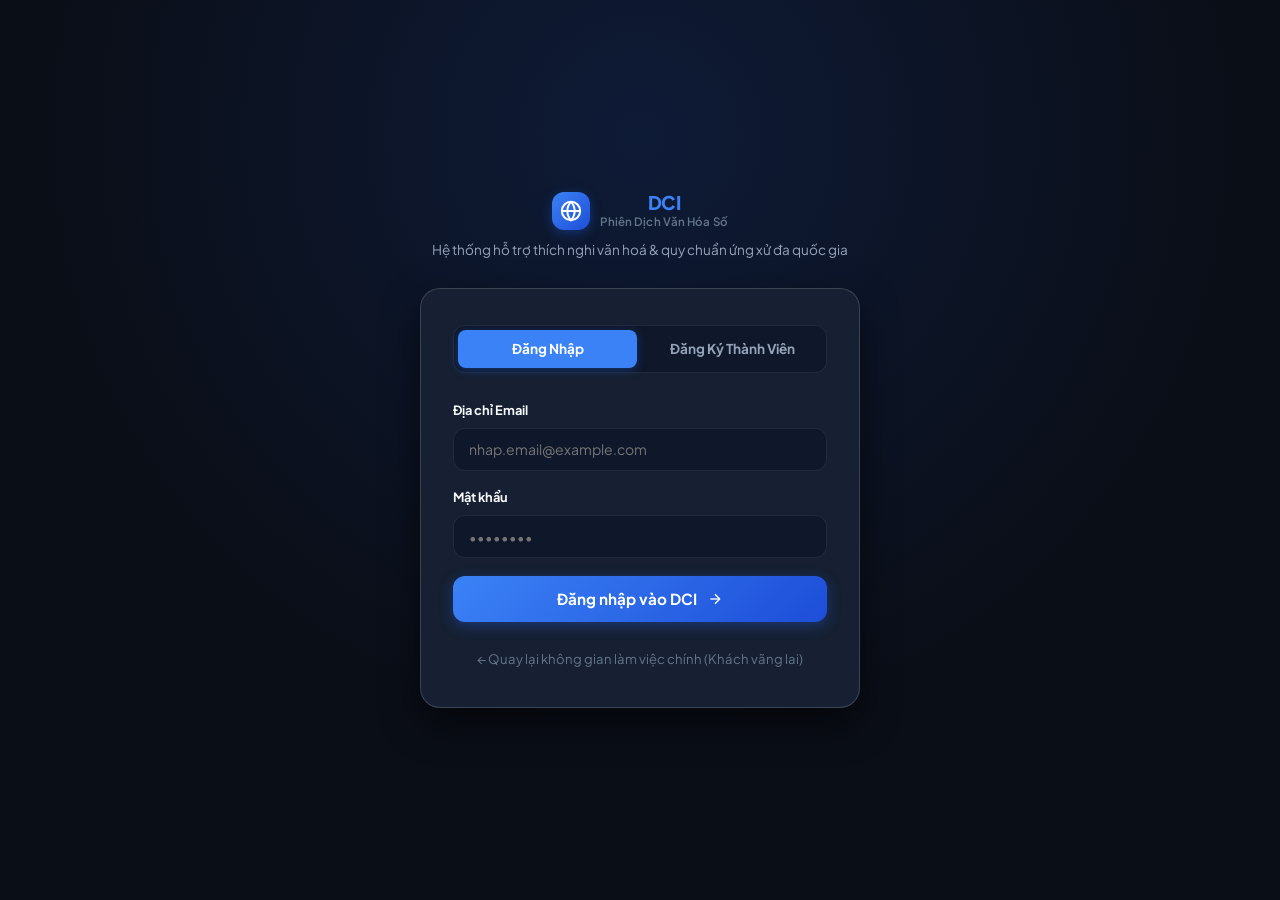
==== src/ui/login.html @ 34ef54b0 "feat: add initial project structure, backend API routers, and frontend UI components" ====
<!DOCTYPE html>
<html lang="vi" data-theme="dark">
<head>
  <meta charset="UTF-8">
  <meta name="viewport" content="width=device-width, initial-scale=1.0">
  <title>Đăng nhập & Đăng ký - DCI Phiên Dịch Văn Hoá Số</title>
  <meta name="description" content="Trang xác thực người dùng nền tảng DCI - Digital Cultural Interpreter">
  <link rel="stylesheet" href="styles.css">
  <link rel="icon" href="data:image/svg+xml,<svg xmlns='http://www.w3.org/2000/svg' viewBox='0 0 24 24' fill='none' stroke='%232563eb' stroke-width='2.2' stroke-linecap='round' stroke-linejoin='round'><circle cx='12' cy='12' r='10'/><path d='M12 2a14.5 14.5 0 0 0 0 20 14.5 14.5 0 0 0 0-20'/><path d='M2 12h20'/></svg>">
  <style>
    body {
      font-family: var(--font-family);
      background-color: var(--bg-primary);
      color: var(--text-primary);
      margin: 0;
      padding: 0;
      min-height: 100vh;
    }
    .auth-page-wrapper {
      min-height: 100vh;
      display: flex;
      flex-direction: column;
      align-items: center;
      justify-content: center;
      padding: 2rem 1rem;
      background: radial-gradient(circle at 50% 15%, rgba(37, 99, 235, 0.15), transparent 60%), var(--bg-primary);
    }
    .auth-card {
      width: 100%;
      max-width: 440px;
      background: var(--bg-surface);
      border: 1px solid var(--border-medium);
      border-radius: var(--radius-xl);
      padding: 2.25rem 2rem;
      box-shadow: var(--shadow-lg);
      backdrop-filter: blur(12px);
    }
    .auth-tabs {
      display: flex;
      gap: 0.35rem;
      background: var(--bg-secondary);
      padding: 4px;
      border-radius: var(--radius-md);
      margin-bottom: 1.75rem;
      border: 1px solid var(--border-subtle);
    }
    .auth-tab-btn {
      flex: 1;
      padding: 0.65rem 0.5rem;
      border: none;
      background: transparent;
      color: var(--text-secondary);
      font-weight: 700;
      font-size: 0.85rem;
      border-radius: var(--radius-sm);
      cursor: pointer;
      transition: var(--transition);
      font-family: inherit;
    }
    .auth-tab-btn.active {
      background: var(--accent-primary);
      color: #ffffff;
      box-shadow: 0 2px 10px rgba(37, 99, 235, 0.35);
    }
    .form-field {
      margin-bottom: 1.1rem;
    }
    .form-field label {
      display: block;
      font-size: 0.8rem;
      font-weight: 700;
      color: var(--text-primary);
      margin-bottom: 0.45rem;
    }
    .custom-input, .custom-select {
      width: 100%;
      box-sizing: border-box;
      padding: 0.72rem 0.95rem;
      background: var(--bg-secondary);
      border: 1px solid var(--border-subtle);
      border-radius: var(--radius-md);
      color: var(--text-primary);
      font-family: inherit;
      font-size: 0.88rem;
      outline: none;
      transition: var(--transition);
    }
    .custom-input:focus, .custom-select:focus {
      border-color: var(--accent-primary);
      box-shadow: 0 0 0 3px rgba(37, 99, 235, 0.2);
      background: var(--bg-surface);
    }
    .btn-submit-hero {
      display: flex;
      align-items: center;
      justify-content: center;
      gap: 0.6rem;
      width: 100%;
      box-sizing: border-box;
      padding: 0.85rem 1.4rem;
      background: var(--gradient-brand);
      color: #ffffff;
      border: none;
      border-radius: var(--radius-md);
      font-size: 0.95rem;
      font-weight: 700;
      cursor: pointer;
      transition: var(--transition);
      box-shadow: 0 4px 14px rgba(37, 99, 235, 0.35);
      font-family: inherit;
      margin-top: 0.5rem;
    }
    .btn-submit-hero:hover {
      transform: translateY(-1px);
      box-shadow: 0 6px 20px rgba(37, 99, 235, 0.45);
      filter: brightness(1.08);
    }
    .btn-submit-hero:active {
      transform: translateY(0);
    }
  </style>
</head>
<body>
  <div class="auth-page-wrapper">
    <!-- Brand Title -->
    <div style="text-align: center; margin-bottom: 1.75rem;">
      <a href="index.html" class="brand-section" style="justify-content: center; margin-bottom: 0.5rem;">
        <div class="brand-logo-badge">
          <svg width="22" height="22" viewBox="0 0 24 24" fill="none" stroke="currentColor" stroke-width="2.2"><circle cx="12" cy="12" r="10"/><path d="M12 2a14.5 14.5 0 0 0 0 20 14.5 14.5 0 0 0 0-20"/><path d="M2 12h20"/></svg>
        </div>
        <div class="brand-text">
          <span class="brand-title">DCI</span>
          <span class="brand-subtitle">Phiên dịch văn hóa số</span>
        </div>
      </a>
      <p style="color: var(--text-secondary); font-size: 0.85rem; margin-top: 0.25rem;">Hệ thống hỗ trợ thích nghi văn hoá & quy chuẩn ứng xử đa quốc gia</p>
    </div>

    <!-- Auth Card -->
    <div class="auth-card">
      <div class="auth-tabs">
        <button class="auth-tab-btn active" id="tabBtnLogin" onclick="switchAuthTab('login')">Đăng Nhập</button>
        <button class="auth-tab-btn" id="tabBtnRegister" onclick="switchAuthTab('register')">Đăng Ký Thành Viên</button>
      </div>

      <!-- FORM 1: ĐĂNG NHẬP -->
      <form id="loginForm" onsubmit="handleLoginFormSubmit(event)">
        <div class="form-field">
          <label for="loginEmail">Địa chỉ Email</label>
          <input type="email" id="loginEmail" class="custom-input" placeholder="nhap.email@example.com" required autocomplete="email">
        </div>

        <div class="form-field">
          <label for="loginPassword">Mật khẩu</label>
          <input type="password" id="loginPassword" class="custom-input" placeholder="••••••••" required autocomplete="current-password">
        </div>

        <button type="submit" class="btn-submit-hero">
          <span>Đăng nhập vào DCI</span>
          <svg width="16" height="16" fill="none" stroke="currentColor" stroke-width="2" viewBox="0 0 24 24"><line x1="5" y1="12" x2="19" y2="12"/><polyline points="12 5 19 12 12 19"/></svg>
        </button>
      </form>

      <!-- FORM 2: ĐĂNG KÝ -->
      <form id="registerForm" style="display: none;" onsubmit="handleRegisterFormSubmit(event)">
        <div class="form-field">
          <label for="regFullName">Họ và tên</label>
          <input type="text" id="regFullName" class="custom-input" placeholder="Nguyễn Văn A" required autocomplete="name">
        </div>

        <div class="form-field">
          <label for="regEmail">Email</label>
          <input type="email" id="regEmail" class="custom-input" placeholder="email@domain.com" required autocomplete="email">
        </div>

        <div class="form-field">
          <label for="regPassword">Mật khẩu</label>
          <input type="password" id="regPassword" class="custom-input" placeholder="Tối thiểu 6 ký tự" minlength="6" required autocomplete="new-password">
        </div>

        <div style="display: grid; grid-template-columns: 1fr 1fr; gap: 0.75rem;">
          <div class="form-field">
            <label for="regCountry">Quốc gia đến</label>
            <select id="regCountry" class="custom-select">
              <option value="JP">🇯🇵 Nhật Bản</option>
              <option value="KR">🇰🇷 Hàn Quốc</option>
              <option value="AU">🇦🇺 Australia</option>
            </select>
          </div>
          <div class="form-field">
            <label for="regPurpose">Mục đích</label>
            <select id="regPurpose" class="custom-select">
              <option value="DU_HOC">Du học sinh</option>
              <option value="LAO_DONG">Lao động kỹ năng</option>
              <option value="DINH_CU">Định cư dài hạn</option>
            </select>
          </div>
        </div>

        <button type="submit" class="btn-submit-hero">
          <span>Tạo tài khoản & Đăng nhập</span>
          <svg width="16" height="16" fill="none" stroke="currentColor" stroke-width="2" viewBox="0 0 24 24"><line x1="5" y1="12" x2="19" y2="12"/><polyline points="12 5 19 12 12 19"/></svg>
        </button>
      </form>

      <!-- Return link -->
      <div style="text-align: center; margin-top: 1.5rem;">
        <a href="index.html" style="font-size: 0.82rem; color: var(--text-muted); text-decoration: none; transition: var(--transition);">
          ← Quay lại không gian làm việc chính (Khách vãng lai)
        </a>
      </div>
    </div>
  </div>

  <div id="toastContainer" class="toast-container"></div>

  <!-- Scripts -->
  <script src="data.js"></script>
  <script src="js/api.js"></script>
  <script src="js/auth.js"></script>
  <script src="js/main.js"></script>
  <script>
    // Đồng bộ theme đã lưu từ index.html
    const savedTheme = localStorage.getItem('app-theme') || 'dark';
    document.documentElement.setAttribute('data-theme', savedTheme);

    function switchAuthTab(tab) {
      const isLogin = tab === 'login';
      document.getElementById('tabBtnLogin').classList.toggle('active', isLogin);
      document.getElementById('tabBtnRegister').classList.toggle('active', !isLogin);
      document.getElementById('loginForm').style.display = isLogin ? 'block' : 'none';
      document.getElementById('registerForm').style.display = isLogin ? 'none' : 'block';
    }

    async function handleLoginFormSubmit(e) {
      e.preventDefault();
      const email = document.getElementById('loginEmail').value.trim();
      const password = document.getElementById('loginPassword').value;

      showToast('Đang xác thực...');
      const res = await loginUser(email, password);
      if (res.success) {
        showToast(`Đăng nhập thành công! Xin chào ${res.user.name}`);
        setTimeout(() => window.location.href = 'index.html', 800);
      } else {
        showToast(res.message || 'Đăng nhập không thành công.');
      }
    }

    async function handleRegisterFormSubmit(e) {
      e.preventDefault();
      const fullName = document.getElementById('regFullName').value.trim();
      const email = document.getElementById('regEmail').value.trim();
      const password = document.getElementById('regPassword').value;
      const country = document.getElementById('regCountry').value;
      const purpose = document.getElementById('regPurpose').value;

      showToast('Đang tạo tài khoản...');
      const res = await registerUser({
        full_name: fullName,
        email: email,
        password: password,
        target_country: country,
        purpose: purpose
      });

      if (res.success) {
        showToast(`Tạo tài khoản thành công! Xin chào ${res.user.name}`);
        setTimeout(() => window.location.href = 'index.html', 800);
      } else {
        showToast(res.message || 'Đăng ký thất bại.');
      }
    }
  </script>
</body>
</html>
---- src/ui/styles.css ----
/* ===================================================================
   DCI - DIGITAL CULTURAL INTERPRETER (PHIÊN DỊCH VĂN HOÁ SỐ)
   Overhauled Enterprise Design System: Clean 2-Tone Slate & Sapphire
   High-Contrast Light Mode & Refined Dark Mode (No Rainbow Colors)
   =================================================================== */

@import url('https://fonts.googleapis.com/css2?family=Plus+Jakarta+Sans:wght@400;500;600;700;800&display=swap');

:root {
  /* DARK THEME (DEFAULT) - Deep Slate & Sapphire Blue */
  --bg-primary: #0a0e17;
  --bg-secondary: #0f172a;
  --bg-surface: #162032;
  --bg-surface-hover: #1e2c44;
  --bg-glass: rgba(10, 14, 23, 0.85);
  --border-subtle: rgba(255, 255, 255, 0.08);
  --border-medium: rgba(255, 255, 255, 0.16);
  --border-glow: rgba(59, 130, 246, 0.35);
  --border-active: #3b82f6;

  --text-primary: #f8fafc;
  --text-secondary: #94a3b8;
  --text-muted: #64748b;
  --text-accent: #60a5fa;

  --accent-primary: #3b82f6;
  --accent-primary-hover: #2563eb;
  --accent-secondary: #0284c7;
  --accent-emerald: #10b981;
  --accent-amber: #f59e0b;
  --accent-rose: #ef4444;

  --gradient-brand: linear-gradient(135deg, #3b82f6 0%, #1d4ed8 100%);
  --gradient-logo: linear-gradient(135deg, #60a5fa 0%, #2563eb 100%);
  --gradient-card: linear-gradient(180deg, rgba(255, 255, 255, 0.03) 0%, rgba(255, 255, 255, 0) 100%);

  --radius-sm: 8px;
  --radius-md: 12px;
  --radius-lg: 16px;
  --radius-xl: 20px;
  --radius-full: 9999px;

  --shadow-sm: 0 2px 8px rgba(0, 0, 0, 0.35);
  --shadow-md: 0 8px 24px rgba(0, 0, 0, 0.45);
  --shadow-lg: 0 16px 36px rgba(0, 0, 0, 0.55);

  --font-family: 'Plus Jakarta Sans', -apple-system, BlinkMacSystemFont, 'Segoe UI', Roboto, sans-serif;
  --transition: all 0.2s cubic-bezier(0.4, 0, 0.2, 1);
}

/* ===================================================================
   LIGHT MODE PALETTE - HIGH CONTRAST, ULTRA-CLEAN & CRISP
   =================================================================== */
[data-theme="light"] {
  --bg-primary: #f8fafc;
  --bg-secondary: #f1f5f9;
  --bg-surface: #ffffff;
  --bg-surface-hover: #e2e8f0;
  --bg-glass: rgba(255, 255, 255, 0.94);
  --border-subtle: #e2e8f0;
  --border-medium: #cbd5e1;
  --border-glow: rgba(37, 99, 235, 0.22);
  --border-active: #2563eb;

  --text-primary: #0f172a;        /* Deep slate near-black for maximum contrast */
  --text-secondary: #334155;      /* Slate-700 high legibility */
  --text-muted: #64748b;          /* Slate-500 */
  --text-accent: #1d4ed8;         /* Deep royal blue */

  --accent-primary: #2563eb;
  --accent-primary-hover: #1d4ed8;
  --accent-secondary: #0284c7;
  --accent-emerald: #059669;
  --accent-amber: #d97706;
  --accent-rose: #dc2626;

  --gradient-brand: linear-gradient(135deg, #2563eb 0%, #1d4ed8 100%);
  --gradient-logo: linear-gradient(135deg, #3b82f6 0%, #1d4ed8 100%);
  --gradient-card: linear-gradient(180deg, #ffffff 0%, #f8fafc 100%);

  --shadow-sm: 0 2px 8px rgba(15, 23, 42, 0.05);
  --shadow-md: 0 8px 24px rgba(15, 23, 42, 0.08);
  --shadow-lg: 0 16px 36px rgba(15, 23, 42, 0.12);
}

* {
  margin: 0;
  padding: 0;
  box-sizing: border-box;
}

body {
  font-family: var(--font-family);
  background-color: var(--bg-primary);
  color: var(--text-primary);
  line-height: 1.55;
  min-height: 100vh;
  overflow-x: hidden;
  background-image: 
    radial-gradient(circle at 10% 8%, rgba(37, 99, 235, 0.05) 0%, transparent 40%),
    radial-gradient(circle at 90% 90%, rgba(2, 132, 199, 0.04) 0%, transparent 40%);
  background-attachment: fixed;
  transition: background-color 0.25s ease, color 0.25s ease;
}

/* Scrollbars */
::-webkit-scrollbar {
  width: 7px;
  height: 7px;
}
::-webkit-scrollbar-track {
  background: transparent;
}
::-webkit-scrollbar-thumb {
  background: rgba(148, 163, 184, 0.28);
  border-radius: var(--radius-full);
}
::-webkit-scrollbar-thumb:hover {
  background: rgba(148, 163, 184, 0.48);
}

/* ===================================================================
   HEADER & GLOBAL NAVIGATION
   =================================================================== */

.header {
  position: sticky;
  top: 0;
  z-index: 100;
  background: var(--bg-glass);
  backdrop-filter: blur(16px);
  -webkit-backdrop-filter: blur(16px);
  border-bottom: 1px solid var(--border-subtle);
  padding: 0.65rem 1.25rem;
  box-shadow: var(--shadow-sm);
}

.header-container {
  max-width: 1440px;
  margin: 0 auto;
  display: flex;
  align-items: center;
  justify-content: space-between;
  gap: 1rem;
}

/* Brand Section: DCI + Phiên dịch văn hóa số */
.brand-section {
  display: flex;
  align-items: center;
  gap: 0.65rem;
  text-decoration: none;
  color: inherit;
  flex-shrink: 0;
}

.brand-logo-badge {
  width: 38px;
  height: 38px;
  border-radius: var(--radius-md);
  background: var(--gradient-brand);
  display: flex;
  align-items: center;
  justify-content: center;
  color: #ffffff;
  box-shadow: 0 3px 12px rgba(37, 99, 235, 0.35);
  transition: var(--transition);
  flex-shrink: 0;
}

.brand-section:hover .brand-logo-badge {
  transform: translateY(-1px) scale(1.04);
}

.brand-text {
  display: flex;
  flex-direction: column;
  justify-content: center;
}

.brand-title {
  font-size: 1.18rem;
  font-weight: 800;
  letter-spacing: -0.02em;
  color: var(--accent-primary);
  line-height: 1.1;
}

.brand-subtitle {
  font-size: 0.72rem;
  font-weight: 600;
  color: var(--text-muted);
  letter-spacing: 0.01em;
  text-transform: capitalize;
}

/* Navigation Tabs */
.nav-tabs {
  display: flex;
  align-items: center;
  background: var(--bg-secondary);
  padding: 3px;
  border-radius: var(--radius-md);
  border: 1px solid var(--border-subtle);
  gap: 2px;
  overflow-x: auto;
  flex-shrink: 1;
}

.nav-tab-btn {
  display: flex;
  align-items: center;
  gap: 0.45rem;
  padding: 0.45rem 0.85rem;
  border-radius: var(--radius-sm);
  border: none;
  background: transparent;
  color: var(--text-secondary);
  font-size: 0.82rem;
  font-weight: 600;
  cursor: pointer;
  transition: var(--transition);
  white-space: nowrap;
}

.nav-tab-btn:hover {
  color: var(--text-primary);
  background: var(--bg-surface-hover);
}

.nav-tab-btn.active {
  color: #ffffff !important;
  background: var(--accent-primary);
  box-shadow: 0 2px 8px rgba(37, 99, 235, 0.28);
}

.nav-tab-btn .badge-pill {
  background: rgba(255, 255, 255, 0.25);
  font-size: 0.68rem;
  padding: 1px 5px;
  border-radius: var(--radius-full);
}

/* Header Right Actions */
.header-actions {
  display: flex;
  align-items: center;
  gap: 0.65rem;
  flex-shrink: 0;
}

/* Backend Status Pill */
.backend-status-pill {
  display: flex;
  align-items: center;
  gap: 0.45rem;
  padding: 0.35rem 0.65rem;
  border-radius: var(--radius-full);
  border: 1px solid var(--border-subtle);
  background: var(--bg-surface);
  font-size: 0.72rem;
  font-weight: 600;
  color: var(--text-muted);
  transition: var(--transition);
  user-select: none;
}

.backend-status-pill.online {
  border-color: rgba(16, 185, 129, 0.4);
  color: var(--accent-emerald);
  background: rgba(16, 185, 129, 0.08);
}

.backend-status-pill.online .status-dot {
  background: var(--accent-emerald);
  box-shadow: 0 0 8px rgba(16, 185, 129, 0.7);
}

.status-dot {
  width: 7px;
  height: 7px;
  border-radius: 50%;
  background: var(--text-muted);
  display: inline-block;
  transition: var(--transition);
}

/* Role Selector Badge & Pill */
.role-pill-btn {
  display: flex;
  align-items: center;
  gap: 0.45rem;
  padding: 0.35rem 0.75rem;
  background: var(--bg-surface);
  border: 1px solid var(--border-subtle);
  border-radius: var(--radius-full);
  font-size: 0.78rem;
  font-weight: 600;
  color: var(--text-primary);
  cursor: pointer;
  transition: var(--transition);
}

.role-pill-btn:hover {
  border-color: var(--accent-primary);
  background: var(--bg-surface-hover);
}

.role-tag-badge {
  font-size: 0.68rem;
  font-weight: 700;
  padding: 1px 6px;
  border-radius: var(--radius-full);
  background: rgba(37, 99, 235, 0.12);
  color: var(--accent-primary);
}

.role-tag-badge.admin {
  background: rgba(16, 185, 129, 0.15);
  color: var(--accent-emerald);
}

.role-tag-badge.guest {
  background: rgba(100, 116, 139, 0.15);
  color: var(--text-muted);
}

/* Header Auth & Profile Buttons */
.btn-login-nav {
  display: inline-flex;
  align-items: center;
  gap: 0.45rem;
  padding: 0.42rem 0.95rem;
  background: var(--gradient-brand);
  color: #ffffff !important;
  font-size: 0.8rem;
  font-weight: 700;
  border-radius: var(--radius-full);
  text-decoration: none;
  box-shadow: 0 2px 8px rgba(37, 99, 235, 0.3);
  transition: var(--transition);
  cursor: pointer;
  border: none;
}

.btn-login-nav:hover {
  transform: translateY(-1px);
  box-shadow: 0 4px 14px rgba(37, 99, 235, 0.45);
  filter: brightness(1.08);
}

.profile-nav-btn {
  display: inline-flex;
  align-items: center;
  gap: 0.55rem;
  padding: 0.28rem 0.75rem 0.28rem 0.38rem;
  background: var(--bg-surface);
  border: 1px solid var(--border-subtle);
  border-radius: var(--radius-full);
  cursor: pointer;
  transition: var(--transition);
  color: var(--text-primary);
  font-family: inherit;
}

.profile-nav-btn:hover {
  border-color: var(--accent-primary);
  background: var(--bg-surface-hover);
  transform: translateY(-1px);
  box-shadow: var(--shadow-sm);
}

.user-avatar-mini {
  width: 26px;
  height: 26px;
  border-radius: 50%;
  background: var(--gradient-brand);
  color: #ffffff;
  font-size: 0.75rem;
  font-weight: 800;
  display: flex;
  align-items: center;
  justify-content: center;
  text-transform: uppercase;
}

.user-name-text {
  font-size: 0.8rem;
  font-weight: 700;
  max-width: 130px;
  white-space: nowrap;
  overflow: hidden;
  text-overflow: ellipsis;
  color: var(--text-primary);
}

.user-role-badge {
  font-size: 0.65rem;
  font-weight: 700;
  padding: 1px 6px;
  border-radius: var(--radius-full);
  background: rgba(37, 99, 235, 0.12);
  color: var(--accent-primary);
}

.user-role-badge.admin {
  background: rgba(16, 185, 129, 0.15);
  color: var(--accent-emerald);
}

/* Primary Hero Submit Button for Auth Forms */
.btn-submit-hero {
  display: flex;
  align-items: center;
  justify-content: center;
  gap: 0.55rem;
  width: 100%;
  padding: 0.8rem 1.4rem;
  background: var(--gradient-brand);
  color: #ffffff;
  border: none;
  border-radius: var(--radius-md);
  font-size: 0.92rem;
  font-weight: 700;
  cursor: pointer;
  transition: var(--transition);
  box-shadow: 0 4px 14px rgba(37, 99, 235, 0.35);
  font-family: inherit;
}

.btn-submit-hero:hover {
  transform: translateY(-1px);
  box-shadow: 0 6px 20px rgba(37, 99, 235, 0.45);
  filter: brightness(1.08);
}

.btn-submit-hero:active {
  transform: translateY(0);
}

.btn-danger-logout {
  display: inline-flex;
  align-items: center;
  gap: 0.4rem;
  padding: 0.55rem 1.1rem;
  background: rgba(239, 68, 68, 0.12);
  color: var(--accent-rose);
  border: 1px solid rgba(239, 68, 68, 0.3);
  border-radius: var(--radius-sm);
  font-size: 0.85rem;
  font-weight: 700;
  cursor: pointer;
  transition: var(--transition);
  font-family: inherit;
}

.btn-danger-logout:hover {
  background: rgba(239, 68, 68, 0.22);
  border-color: var(--accent-rose);
}


/* Theme Toggle Button */
.theme-toggle-btn {
  display: flex;
  align-items: center;
  gap: 0.4rem;
  padding: 0.4rem 0.75rem;
  border-radius: var(--radius-full);
  border: 1px solid var(--border-subtle);
  background: var(--bg-surface);
  color: var(--text-primary);
  font-size: 0.78rem;
  font-weight: 600;
  cursor: pointer;
  transition: var(--transition);
}

.theme-toggle-btn:hover {
  border-color: var(--accent-primary);
  background: var(--bg-surface-hover);
}

.btn-icon {
  width: 34px;
  height: 34px;
  border-radius: var(--radius-md);
  border: 1px solid var(--border-subtle);
  background: var(--bg-surface);
  color: var(--text-secondary);
  display: flex;
  align-items: center;
  justify-content: center;
  cursor: pointer;
  transition: var(--transition);
}

.btn-icon:hover {
  color: var(--text-primary);
  border-color: var(--accent-primary);
}

/* ===================================================================
   MAIN LAYOUT & GENERAL HEADERS
   =================================================================== */

.app-main {
  max-width: 1380px;
  margin: 1.25rem auto 3rem auto;
  padding: 0 1.25rem;
}

.view-section {
  display: none;
  animation: fadeIn 0.22s ease-out;
}

.view-section.active {
  display: block;
}

@keyframes fadeIn {
  from { opacity: 0; transform: translateY(4px); }
  to { opacity: 1; transform: translateY(0); }
}

.page-header-compact {
  display: flex;
  align-items: center;
  justify-content: space-between;
  margin-bottom: 0.85rem;
  padding: 0.2rem 0;
  flex-wrap: wrap;
  gap: 0.65rem;
}

.page-header-title {
  display: flex;
  align-items: center;
  gap: 0.5rem;
  font-size: 1.15rem;
  font-weight: 800;
  color: var(--text-primary);
  letter-spacing: -0.01em;
}

.page-header-sub {
  font-size: 0.78rem;
  color: var(--text-muted);
}

/* ===================================================================
   VIEW 1: DCI CHATBOT ASSISTANT
   =================================================================== */

.chat-layout {
  display: grid;
  grid-template-columns: 280px 1fr;
  gap: 1.15rem;
  align-items: start;
}

.chat-sidebar {
  background: var(--bg-surface);
  border: 1px solid var(--border-subtle);
  border-radius: var(--radius-lg);
  padding: 1.15rem;
  display: flex;
  flex-direction: column;
  gap: 1.1rem;
  box-shadow: var(--shadow-sm);
}

.sidebar-card-title {
  font-size: 0.8rem;
  font-weight: 800;
  text-transform: uppercase;
  letter-spacing: 0.05em;
  color: var(--accent-primary);
  display: flex;
  align-items: center;
  gap: 0.4rem;
  margin-bottom: 0.35rem;
}

.form-field label {
  display: block;
  font-size: 0.78rem;
  font-weight: 700;
  color: var(--text-secondary);
  margin-bottom: 0.3rem;
}

.custom-select, .custom-input, .custom-textarea {
  width: 100%;
  padding: 0.55rem 0.75rem;
  background: var(--bg-secondary);
  border: 1px solid var(--border-subtle);
  border-radius: var(--radius-md);
  color: var(--text-primary);
  font-size: 0.82rem;
  font-family: inherit;
  transition: var(--transition);
  outline: none;
}

.custom-select option {
  background: var(--bg-surface);
  color: var(--text-primary);
}

.custom-select:focus, .custom-input:focus, .custom-textarea:focus {
  border-color: var(--accent-primary);
  box-shadow: 0 0 0 3px rgba(37, 99, 235, 0.15);
}

/* Prompt Suggestions Box */
.prompt-suggestions-box {
  display: flex;
  flex-direction: column;
  gap: 0.45rem;
}

.prompt-chip {
  text-align: left;
  padding: 0.55rem 0.7rem;
  background: var(--bg-secondary);
  border: 1px solid var(--border-subtle);
  border-radius: var(--radius-md);
  color: var(--text-secondary);
  font-size: 0.76rem;
  cursor: pointer;
  transition: var(--transition);
  line-height: 1.35;
}

.prompt-chip:hover {
  background: var(--bg-surface-hover);
  border-color: var(--accent-primary);
  color: var(--text-primary);
  transform: translateX(3px);
}

/* Chat Main Window */
.chat-window {
  background: var(--bg-surface);
  border: 1px solid var(--border-subtle);
  border-radius: var(--radius-lg);
  display: flex;
  flex-direction: column;
  height: calc(100vh - 200px);
  min-height: 560px;
  max-height: 720px;
  overflow: hidden;
  box-shadow: var(--shadow-md);
}

.chat-window-header {
  padding: 0.85rem 1.25rem;
  border-bottom: 1px solid var(--border-subtle);
  display: flex;
  align-items: center;
  justify-content: space-between;
  background: var(--bg-secondary);
}

.rag-status-indicator {
  display: flex;
  align-items: center;
  gap: 0.45rem;
  font-size: 0.76rem;
  font-weight: 600;
  color: var(--accent-emerald);
}

.status-dot-pulse {
  width: 7px;
  height: 7px;
  border-radius: 50%;
  background: var(--accent-emerald);
  box-shadow: 0 0 8px var(--accent-emerald);
  animation: pulseDot 2s infinite;
}

@keyframes pulseDot {
  0% { transform: scale(0.95); opacity: 0.8; }
  50% { transform: scale(1.25); opacity: 1; }
  100% { transform: scale(0.95); opacity: 0.8; }
}

.chat-messages {
  flex: 1;
  overflow-y: auto;
  padding: 1.25rem;
  display: flex;
  flex-direction: column;
  gap: 1.1rem;
}

/* Chat Welcome Screen */
.chat-welcome-container {
  display: flex;
  flex-direction: column;
  align-items: center;
  text-align: center;
  padding: 2.5rem 1rem 1.5rem 1rem;
  margin: auto 0;
}

.welcome-logo-badge {
  width: 48px;
  height: 48px;
  border-radius: var(--radius-lg);
  background: var(--gradient-brand);
  display: flex;
  align-items: center;
  justify-content: center;
  color: #ffffff;
  box-shadow: 0 4px 16px rgba(37, 99, 235, 0.35);
  margin-bottom: 0.85rem;
}

.welcome-title {
  font-size: 1.25rem;
  font-weight: 800;
  color: var(--text-primary);
  margin-bottom: 0.3rem;
}

.welcome-subtitle {
  font-size: 0.82rem;
  color: var(--text-secondary);
  max-width: 480px;
  margin-bottom: 1.35rem;
}

.starter-cards-grid {
  display: grid;
  grid-template-columns: 1fr 1fr;
  gap: 0.65rem;
  width: 100%;
  max-width: 600px;
}

.starter-card {
  background: var(--bg-secondary);
  border: 1px solid var(--border-subtle);
  border-radius: var(--radius-md);
  padding: 0.8rem 0.95rem;
  text-align: left;
  cursor: pointer;
  transition: var(--transition);
  display: flex;
  flex-direction: column;
  gap: 0.25rem;
}

.starter-card:hover {
  background: var(--bg-surface-hover);
  border-color: var(--accent-primary);
  transform: translateY(-2px);
  box-shadow: var(--shadow-sm);
}

.starter-card-title {
  font-size: 0.84rem;
  font-weight: 700;
  color: var(--text-primary);
}

.starter-card-desc {
  font-size: 0.74rem;
  color: var(--text-muted);
}

/* Chat Messages */
.message-row {
  display: flex;
  gap: 0.75rem;
  max-width: 92%;
  animation: messageAppear 0.2s ease-out;
}

@keyframes messageAppear {
  from { opacity: 0; transform: translateY(6px); }
  to { opacity: 1; transform: translateY(0); }
}

.message-row.user {
  align-self: flex-end;
  flex-direction: row-reverse;
}

.message-avatar {
  width: 34px;
  height: 34px;
  border-radius: var(--radius-md);
  display: flex;
  align-items: center;
  justify-content: center;
  flex-shrink: 0;
  font-weight: 700;
  font-size: 0.8rem;
}

.message-row.user .message-avatar {
  background: var(--accent-primary);
  color: #ffffff;
}

.message-row.bot .message-avatar {
  background: var(--bg-secondary);
  border: 1px solid var(--border-subtle);
  color: var(--accent-primary);
}

.message-bubble {
  border-radius: var(--radius-lg);
  padding: 0.95rem 1.15rem;
  font-size: 0.88rem;
  line-height: 1.55;
}

.message-row.user .message-bubble {
  background: var(--accent-primary);
  color: #ffffff;
  border-bottom-right-radius: 4px;
}

.message-row.bot .message-bubble {
  background: var(--bg-secondary);
  border: 1px solid var(--border-subtle);
  border-bottom-left-radius: 4px;
  color: var(--text-primary);
  width: 100%;
}

/* RAG Structured Blocks */
.rag-response-card {
  display: flex;
  flex-direction: column;
  gap: 0.85rem;
  position: relative;
}

.rag-header-badge {
  display: flex;
  align-items: center;
  justify-content: space-between;
  border-bottom: 1px solid var(--border-subtle);
  padding-bottom: 0.5rem;
  font-size: 0.75rem;
  color: var(--text-muted);
}

.confidence-chip {
  padding: 2px 7px;
  border-radius: var(--radius-full);
  font-size: 0.72rem;
  font-weight: 700;
  display: flex;
  align-items: center;
  gap: 4px;
}

.confidence-high {
  background: rgba(16, 185, 129, 0.12);
  color: var(--accent-emerald);
  border: 1px solid rgba(16, 185, 129, 0.25);
}

.rag-section-block {
  border-radius: var(--radius-md);
  padding: 0.75rem 0.95rem;
  font-size: 0.85rem;
  border: 1px solid transparent;
}

.rag-section-block h4 {
  font-size: 0.78rem;
  font-weight: 800;
  text-transform: uppercase;
  letter-spacing: 0.04em;
  margin-bottom: 0.35rem;
  display: flex;
  align-items: center;
  gap: 0.4rem;
}

.block-context {
  background: rgba(37, 99, 235, 0.05);
  border-color: rgba(37, 99, 235, 0.2);
}
.block-context h4 { color: var(--accent-primary); }

.block-safe {
  background: rgba(16, 185, 129, 0.06);
  border-color: rgba(16, 185, 129, 0.22);
}
.block-safe h4 { color: var(--accent-emerald); }

.block-donot {
  background: rgba(239, 68, 68, 0.06);
  border-color: rgba(239, 68, 68, 0.22);
}
.block-donot h4 { color: var(--accent-rose); }

.block-evidence {
  background: var(--bg-surface);
  border: 1px solid var(--border-subtle);
  border-radius: var(--radius-md);
  padding: 0.75rem 0.95rem;
}

.evidence-source-tag {
  display: inline-flex;
  align-items: center;
  gap: 4px;
  background: rgba(37, 99, 235, 0.1);
  color: var(--accent-primary);
  padding: 2px 7px;
  border-radius: var(--radius-sm);
  font-size: 0.72rem;
  font-weight: 700;
  margin-bottom: 0.3rem;
}

/* Chat Footer Row: Feedback (Left) & Standalone Copy Button (Right) */
.rag-footer-row {
  display: flex;
  justify-content: space-between;
  align-items: center;
  padding-top: 0.65rem;
  border-top: 1px dashed var(--border-subtle);
  gap: 0.75rem;
  flex-wrap: wrap;
}

.chat-feedback-actions {
  display: flex;
  align-items: center;
  gap: 0.45rem;
}

.btn-feedback {
  background: var(--bg-surface);
  border: 1px solid var(--border-subtle);
  border-radius: var(--radius-sm);
  color: var(--text-secondary);
  font-size: 0.74rem;
  font-weight: 600;
  padding: 4px 9px;
  cursor: pointer;
  display: flex;
  align-items: center;
  gap: 4px;
  transition: var(--transition);
}

.btn-feedback:hover {
  background: var(--bg-surface-hover);
  color: var(--text-primary);
}

.btn-feedback.liked {
  background: rgba(16, 185, 129, 0.15);
  color: var(--accent-emerald);
  border-color: var(--accent-emerald);
  font-weight: 700;
}

.btn-feedback.reported {
  background: rgba(239, 68, 68, 0.15);
  color: var(--accent-rose);
  border-color: var(--accent-rose);
  font-weight: 700;
}

/* Standalone Copy Button at Bottom Right */
.btn-copy-response {
  background: var(--bg-surface);
  border: 1px solid var(--border-subtle);
  border-radius: var(--radius-sm);
  color: var(--text-secondary);
  font-size: 0.74rem;
  font-weight: 600;
  padding: 4px 10px;
  cursor: pointer;
  display: flex;
  align-items: center;
  gap: 4px;
  transition: var(--transition);
  margin-left: auto;
}

.btn-copy-response:hover {
  border-color: var(--accent-primary);
  color: var(--accent-primary);
  background: var(--bg-surface-hover);
}

/* Chat Input Bar */
.chat-input-bar {
  padding: 0.85rem 1.25rem;
  border-top: 1px solid var(--border-subtle);
  background: var(--bg-secondary);
  display: flex;
  gap: 0.65rem;
  align-items: center;
}

.chat-input-box {
  flex: 1;
}

.chat-input-box input {
  width: 100%;
  padding: 0.65rem 0.95rem;
  background: var(--bg-surface);
  border: 1px solid var(--border-subtle);
  border-radius: var(--radius-md);
  color: var(--text-primary);
  font-size: 0.85rem;
  outline: none;
  transition: var(--transition);
}

.chat-input-box input:focus {
  border-color: var(--accent-primary);
}

/* Icon-only Send Button */
.btn-send {
  background: var(--accent-primary);
  border: none;
  color: #ffffff;
  width: 40px;
  height: 40px;
  border-radius: var(--radius-md);
  cursor: pointer;
  display: flex;
  align-items: center;
  justify-content: center;
  transition: var(--transition);
  flex-shrink: 0;
}

.btn-send:hover {
  background: var(--accent-primary-hover);
  transform: translateY(-1px);
}

/* ===================================================================
   VIEW 2: EVIDENCE HUB (TRA CỨU THÔNG TIN)
   =================================================================== */

.explorer-filters-bar {
  background: var(--bg-surface);
  border: 1px solid var(--border-subtle);
  border-radius: var(--radius-lg);
  padding: 1.15rem;
  margin-bottom: 1.25rem;
  display: flex;
  flex-direction: column;
  gap: 0.85rem;
  box-shadow: var(--shadow-sm);
}

.filter-row-top {
  display: flex;
  gap: 0.85rem;
  align-items: center;
  flex-wrap: wrap;
}

.search-input-wrap {
  flex: 1;
  min-width: 260px;
  position: relative;
}

.search-input-wrap input {
  width: 100%;
  padding: 0.55rem 0.85rem 0.55rem 2.3rem;
  background: var(--bg-secondary);
  border: 1px solid var(--border-subtle);
  border-radius: var(--radius-md);
  color: var(--text-primary);
  font-size: 0.82rem;
  outline: none;
  transition: var(--transition);
}

.search-input-wrap input:focus {
  border-color: var(--accent-primary);
  box-shadow: 0 0 0 3px rgba(37, 99, 235, 0.15);
}

.search-icon {
  position: absolute;
  left: 0.75rem;
  top: 50%;
  transform: translateY(-50%);
  color: var(--text-muted);
}

/* Clean Country Segmented Selectors (No broken emoji flags) */
.country-pill-selectors {
  display: flex;
  gap: 0.35rem;
  background: var(--bg-secondary);
  padding: 3px;
  border-radius: var(--radius-md);
  border: 1px solid var(--border-subtle);
}

.filter-pill {
  padding: 0.4rem 0.85rem;
  border-radius: var(--radius-sm);
  border: none;
  background: transparent;
  color: var(--text-secondary);
  font-size: 0.8rem;
  font-weight: 600;
  cursor: pointer;
  transition: var(--transition);
}

.filter-pill:hover {
  color: var(--text-primary);
}

.filter-pill.active {
  background: var(--accent-primary);
  color: #ffffff;
  font-weight: 700;
}

/* Domain Filter Chips (Unified single tone) */
.domain-filter-chips {
  display: flex;
  gap: 0.4rem;
  overflow-x: auto;
  padding-bottom: 2px;
}

.domain-chip {
  flex-shrink: 0;
  padding: 0.35rem 0.75rem;
  border-radius: var(--radius-md);
  background: var(--bg-secondary);
  border: 1px solid var(--border-subtle);
  color: var(--text-secondary);
  font-size: 0.76rem;
  font-weight: 600;
  cursor: pointer;
  transition: var(--transition);
}

.domain-chip:hover {
  background: var(--bg-surface-hover);
  color: var(--text-primary);
}

.domain-chip.active {
  background: rgba(37, 99, 235, 0.15);
  border-color: var(--accent-primary);
  color: var(--accent-primary);
  font-weight: 700;
}

/* Cards Grid */
.cards-grid {
  display: grid;
  grid-template-columns: repeat(auto-fill, minmax(320px, 1fr));
  gap: 1.15rem;
}

.evidence-card {
  background: var(--bg-surface);
  border: 1px solid var(--border-subtle);
  border-radius: var(--radius-lg);
  padding: 1.15rem;
  display: flex;
  flex-direction: column;
  justify-content: space-between;
  gap: 0.85rem;
  transition: var(--transition);
  box-shadow: var(--shadow-sm);
}

.evidence-card:hover {
  transform: translateY(-2px);
  border-color: var(--accent-primary);
  box-shadow: var(--shadow-md);
}

.card-top-header {
  display: flex;
  justify-content: space-between;
  align-items: flex-start;
  gap: 0.5rem;
}

.card-badges {
  display: flex;
  gap: 0.35rem;
  flex-wrap: wrap;
}

.badge-country {
  background: rgba(37, 99, 235, 0.08);
  color: var(--accent-primary);
  border: 1px solid rgba(37, 99, 235, 0.2);
  padding: 2px 7px;
  border-radius: var(--radius-sm);
  font-size: 0.72rem;
  font-weight: 700;
}

.badge-domain {
  background: var(--bg-surface-hover);
  color: var(--text-secondary);
  border: 1px solid var(--border-subtle);
  padding: 2px 7px;
  border-radius: var(--radius-sm);
  font-size: 0.72rem;
  font-weight: 600;
}

.badge-reliability {
  display: flex;
  align-items: center;
  gap: 3px;
  font-size: 0.72rem;
  color: var(--accent-emerald);
  font-weight: 700;
}

.card-title {
  font-size: 0.98rem;
  font-weight: 700;
  line-height: 1.4;
  color: var(--text-primary);
}

.card-context-box {
  background: var(--bg-secondary);
  border: 1px solid var(--border-subtle);
  border-radius: var(--radius-sm);
  padding: 0.55rem 0.75rem;
  font-size: 0.78rem;
  color: var(--text-secondary);
}

.card-content-preview {
  font-size: 0.82rem;
  color: var(--text-secondary);
  display: -webkit-box;
  -webkit-line-clamp: 3;
  line-clamp: 3;
  -webkit-box-orient: vertical;
  overflow: hidden;
  line-height: 1.45;
}

.card-footer {
  border-top: 1px solid var(--border-subtle);
  padding-top: 0.65rem;
  display: flex;
  align-items: center;
  justify-content: space-between;
  font-size: 0.75rem;
  color: var(--text-muted);
}

.btn-card-action {
  background: transparent;
  border: 1px solid var(--border-subtle);
  color: var(--accent-primary);
  padding: 4px 10px;
  border-radius: var(--radius-sm);
  font-size: 0.76rem;
  font-weight: 600;
  cursor: pointer;
  transition: var(--transition);
}

.btn-card-action:hover {
  background: rgba(37, 99, 235, 0.1);
  border-color: var(--accent-primary);
}

/* ===================================================================
   VIEW 3: SURVEY & COMMUNITY CONTRIBUTION
   =================================================================== */

.survey-wrapper {
  max-width: 820px;
  margin: 0 auto;
  background: var(--bg-surface);
  border: 1px solid var(--border-subtle);
  border-radius: var(--radius-xl);
  padding: 1.75rem 2rem;
  box-shadow: var(--shadow-md);
}

.survey-header {
  border-bottom: 1px solid var(--border-subtle);
  padding-bottom: 1.25rem;
  margin-bottom: 1.25rem;
}

.pii-notice-box {
  background: rgba(37, 99, 235, 0.06);
  border: 1px solid rgba(37, 99, 235, 0.2);
  border-radius: var(--radius-md);
  padding: 0.65rem 0.85rem;
  margin-top: 0.75rem;
  font-size: 0.78rem;
  color: var(--text-secondary);
  display: flex;
  align-items: center;
  gap: 0.45rem;
}

.pii-notice-box strong {
  color: var(--accent-primary);
}

.survey-form-section {
  margin-bottom: 1.45rem;
}

.survey-form-section h4 {
  font-size: 0.9rem;
  font-weight: 700;
  color: var(--accent-primary);
  margin-bottom: 0.75rem;
  display: flex;
  align-items: center;
  gap: 0.45rem;
}

.form-grid-2 {
  display: grid;
  grid-template-columns: 1fr 1fr;
  gap: 0.85rem;
}

.likert-scale {
  display: flex;
  gap: 0.4rem;
  justify-content: space-between;
  margin-top: 0.4rem;
}

.likert-option {
  flex: 1;
  text-align: center;
  background: var(--bg-secondary);
  border: 1px solid var(--border-subtle);
  border-radius: var(--radius-md);
  padding: 0.55rem 0.4rem;
  font-size: 0.78rem;
  color: var(--text-secondary);
  cursor: pointer;
  transition: var(--transition);
}

.likert-option:hover {
  background: var(--bg-surface-hover);
  color: var(--text-primary);
}

.likert-option.selected {
  background: rgba(37, 99, 235, 0.15);
  border-color: var(--accent-primary);
  color: var(--accent-primary);
  font-weight: 700;
}

.checkbox-grid {
  display: grid;
  grid-template-columns: repeat(auto-fill, minmax(200px, 1fr));
  gap: 0.55rem;
}

.checkbox-label {
  display: flex;
  align-items: center;
  gap: 0.45rem;
  background: var(--bg-secondary);
  border: 1px solid var(--border-subtle);
  border-radius: var(--radius-sm);
  padding: 0.45rem 0.65rem;
  font-size: 0.8rem;
  color: var(--text-primary);
  cursor: pointer;
  transition: var(--transition);
}

.checkbox-label:hover {
  background: var(--bg-surface-hover);
}

.btn-submit-survey {
  width: 100%;
  padding: 0.75rem;
  background: var(--accent-primary);
  color: #ffffff;
  border: none;
  border-radius: var(--radius-md);
  font-size: 0.95rem;
  font-weight: 700;
  cursor: pointer;
  transition: var(--transition);
  box-shadow: 0 4px 14px rgba(37, 99, 235, 0.3);
}

.btn-submit-survey:hover {
  background: var(--accent-primary-hover);
}

/* ===================================================================
   VIEW 4: DASHBOARD ANALYTICS (PAGES 22, 23, 24)
   =================================================================== */

.dashboard-controls-bar {
  background: var(--bg-surface);
  border: 1px solid var(--border-subtle);
  border-radius: var(--radius-lg);
  padding: 0.85rem 1.15rem;
  margin-bottom: 1.25rem;
  display: flex;
  align-items: center;
  justify-content: space-between;
  flex-wrap: wrap;
  gap: 0.75rem;
  box-shadow: var(--shadow-sm);
}

.dashboard-subtabs {
  display: flex;
  gap: 0.35rem;
  overflow-x: auto;
}

.dash-tab-btn {
  padding: 0.4rem 0.85rem;
  border-radius: var(--radius-md);
  border: 1px solid var(--border-subtle);
  background: transparent;
  color: var(--text-secondary);
  font-size: 0.8rem;
  font-weight: 600;
  cursor: pointer;
  transition: var(--transition);
  white-space: nowrap;
}

.dash-tab-btn:hover {
  background: var(--bg-surface-hover);
  color: var(--text-primary);
}

.dash-tab-btn.active {
  background: var(--accent-primary);
  border-color: var(--accent-primary);
  color: #ffffff;
}

.dashboard-filters-inline {
  display: flex;
  gap: 0.65rem;
  align-items: center;
  flex-wrap: wrap;
}

.kpi-grid {
  display: grid;
  grid-template-columns: repeat(auto-fit, minmax(200px, 1fr));
  gap: 1rem;
  margin-bottom: 1.25rem;
}

.kpi-card {
  background: var(--bg-surface);
  border: 1px solid var(--border-subtle);
  border-radius: var(--radius-lg);
  padding: 1.15rem;
  display: flex;
  align-items: center;
  justify-content: space-between;
  box-shadow: var(--shadow-sm);
  transition: var(--transition);
}

.kpi-card:hover {
  transform: translateY(-2px);
  border-color: var(--accent-primary);
}

.kpi-info p {
  font-size: 0.76rem;
  color: var(--text-secondary);
  font-weight: 700;
  margin-bottom: 0.15rem;
}

.kpi-value {
  font-size: 1.65rem;
  font-weight: 800;
  line-height: 1.15;
  color: var(--text-primary);
}

.kpi-icon-wrap {
  width: 42px;
  height: 42px;
  border-radius: var(--radius-md);
  display: flex;
  align-items: center;
  justify-content: center;
  background: var(--bg-secondary);
  font-size: 1.1rem;
  color: var(--accent-primary);
}

.analytics-grid-2 {
  display: grid;
  grid-template-columns: 1fr 1fr;
  gap: 1.25rem;
  margin-bottom: 1.25rem;
}

.chart-card {
  background: var(--bg-surface);
  border: 1px solid var(--border-subtle);
  border-radius: var(--radius-lg);
  padding: 1.15rem 1.35rem;
  box-shadow: var(--shadow-sm);
}

.chart-card-header {
  display: flex;
  justify-content: space-between;
  align-items: center;
  margin-bottom: 0.85rem;
}

.chart-card-header h4 {
  font-size: 0.88rem;
  font-weight: 700;
  color: var(--text-primary);
  display: flex;
  align-items: center;
  gap: 0.4rem;
}

.chart-subtitle {
  font-size: 0.72rem;
  color: var(--text-muted);
}

.bar-chart-list {
  display: flex;
  flex-direction: column;
  gap: 0.65rem;
}

.bar-labels {
  display: flex;
  justify-content: space-between;
  font-size: 0.76rem;
  color: var(--text-secondary);
}

.bar-labels span:last-child {
  font-weight: 700;
  color: var(--text-primary);
}

.bar-track {
  width: 100%;
  height: 7px;
  background: var(--bg-secondary);
  border-radius: var(--radius-full);
  overflow: hidden;
}

.bar-fill {
  height: 100%;
  border-radius: var(--radius-full);
  background: var(--accent-primary);
  transition: width 0.6s cubic-bezier(0.4, 0, 0.2, 1);
}

.stacked-bar-track {
  width: 100%;
  height: 12px;
  display: flex;
  border-radius: var(--radius-sm);
  overflow: hidden;
  margin-top: 0.2rem;
}

.stacked-high { background: var(--accent-primary); }
.stacked-neutral { background: var(--text-muted); }
.stacked-low { background: var(--accent-rose); }

.custom-table {
  width: 100%;
  border-collapse: collapse;
  font-size: 0.82rem;
}

.custom-table th, .custom-table td {
  padding: 0.6rem 0.85rem;
  text-align: left;
  border-bottom: 1px solid var(--border-subtle);
  color: var(--text-primary);
}

.custom-table th {
  background: var(--bg-secondary);
  color: var(--text-secondary);
  font-weight: 700;
}

.heatmap-cell {
  font-weight: 700;
  text-align: center !important;
}

/* ===================================================================
   VIEW 5: ADMIN APPROVAL QUEUE & MANAGEMENT
   =================================================================== */

.admin-dashboard-layout {
  display: flex;
  flex-direction: column;
  gap: 1.25rem;
}

.admin-metrics-row {
  display: grid;
  grid-template-columns: repeat(auto-fit, minmax(220px, 1fr));
  gap: 0.85rem;
}

/* Clickable Admin Filter Cards */
.admin-metric-card {
  background: var(--bg-surface);
  border: 1px solid var(--border-subtle);
  border-radius: var(--radius-lg);
  padding: 1.15rem;
  display: flex;
  align-items: center;
  justify-content: space-between;
  box-shadow: var(--shadow-sm);
  transition: var(--transition);
  cursor: pointer;
  user-select: none;
}

.admin-metric-card:hover {
  transform: translateY(-2px);
  border-color: var(--accent-primary);
  background: var(--bg-surface-hover);
}

.admin-metric-card.active {
  border-color: var(--accent-primary);
  box-shadow: 0 0 0 2px rgba(37, 99, 235, 0.25);
  background: rgba(37, 99, 235, 0.05);
}

.admin-metric-card .kpi-subtext {
  font-size: 0.7rem;
  color: var(--text-muted);
  margin-top: 4px;
}

/* Processed Queue Sub-Filters */
.queue-filter-toolbar {
  display: flex;
  justify-content: space-between;
  align-items: center;
  margin-bottom: 1.15rem;
  flex-wrap: wrap;
  gap: 0.75rem;
}

.queue-subfilters {
  display: flex;
  gap: 0.35rem;
  background: var(--bg-secondary);
  padding: 3px;
  border-radius: var(--radius-md);
  border: 1px solid var(--border-subtle);
}

.queue-subfilter-btn {
  padding: 0.35rem 0.75rem;
  border-radius: var(--radius-sm);
  border: none;
  background: transparent;
  color: var(--text-secondary);
  font-size: 0.76rem;
  font-weight: 600;
  cursor: pointer;
  transition: var(--transition);
}

.queue-subfilter-btn:hover {
  color: var(--text-primary);
}

.queue-subfilter-btn.active {
  background: var(--accent-primary);
  color: #ffffff;
}

.queue-card-item {
  background: var(--bg-surface);
  border: 1px solid var(--border-subtle);
  border-radius: var(--radius-lg);
  padding: 1.15rem;
  margin-bottom: 0.85rem;
  display: flex;
  flex-direction: column;
  gap: 0.65rem;
  box-shadow: var(--shadow-sm);
}

.queue-header-meta {
  display: flex;
  justify-content: space-between;
  align-items: center;
  font-size: 0.76rem;
  color: var(--text-muted);
}

.badge-status {
  padding: 2px 7px;
  border-radius: var(--radius-full);
  font-size: 0.72rem;
  font-weight: 700;
}

.badge-pending {
  background: rgba(245, 158, 11, 0.12);
  color: var(--accent-amber);
  border: 1px solid rgba(245, 158, 11, 0.3);
}

.badge-approved {
  background: rgba(16, 185, 129, 0.12);
  color: var(--accent-emerald);
  border: 1px solid rgba(16, 185, 129, 0.3);
}

.badge-rejected {
  background: rgba(239, 68, 68, 0.12);
  color: var(--accent-rose);
  border: 1px solid rgba(239, 68, 68, 0.3);
}

.queue-actions {
  display: flex;
  gap: 0.45rem;
  justify-content: flex-end;
  border-top: 1px solid var(--border-subtle);
  padding-top: 0.65rem;
}

.btn-approve {
  background: rgba(16, 185, 129, 0.12);
  color: var(--accent-emerald);
  border: 1px solid var(--accent-emerald);
  padding: 5px 12px;
  border-radius: var(--radius-sm);
  font-size: 0.78rem;
  font-weight: 700;
  cursor: pointer;
  transition: var(--transition);
}

.btn-approve:hover {
  background: var(--accent-emerald);
  color: #ffffff;
}

.btn-reject {
  background: rgba(239, 68, 68, 0.12);
  color: var(--accent-rose);
  border: 1px solid var(--accent-rose);
  padding: 5px 12px;
  border-radius: var(--radius-sm);
  font-size: 0.78rem;
  font-weight: 700;
  cursor: pointer;
  transition: var(--transition);
}

.btn-reject:hover {
  background: var(--accent-rose);
  color: #ffffff;
}

/* ===================================================================
   ROLE ACCESS GUARD & RESTRICTION CARD
   =================================================================== */

.access-guard-card {
  max-width: 580px;
  margin: 3rem auto;
  background: var(--bg-surface);
  border: 1px solid var(--border-subtle);
  border-radius: var(--radius-xl);
  padding: 2.25rem 2rem;
  text-align: center;
  box-shadow: var(--shadow-md);
}

.guard-icon-wrap {
  width: 52px;
  height: 52px;
  border-radius: var(--radius-lg);
  background: rgba(245, 158, 11, 0.12);
  color: var(--accent-amber);
  display: flex;
  align-items: center;
  justify-content: center;
  margin: 0 auto 1.15rem auto;
}

.guard-title {
  font-size: 1.15rem;
  font-weight: 800;
  color: var(--text-primary);
  margin-bottom: 0.45rem;
}

.guard-desc {
  font-size: 0.85rem;
  color: var(--text-secondary);
  line-height: 1.5;
  margin-bottom: 1.35rem;
}

.btn-switch-admin {
  background: var(--accent-primary);
  color: #ffffff;
  border: none;
  padding: 0.65rem 1.25rem;
  border-radius: var(--radius-md);
  font-weight: 700;
  font-size: 0.85rem;
  cursor: pointer;
  transition: var(--transition);
}

.btn-switch-admin:hover {
  background: var(--accent-primary-hover);
}

/* ===================================================================
   MODALS & TOAST NOTIFICATIONS
   =================================================================== */

.modal-backdrop {
  position: fixed;
  top: 0;
  left: 0;
  right: 0;
  bottom: 0;
  background: rgba(0, 0, 0, 0.7);
  backdrop-filter: blur(6px);
  z-index: 1000;
  display: none;
  align-items: center;
  justify-content: center;
  padding: 1rem;
}

.modal-backdrop.active {
  display: flex;
}

.modal-box {
  background: var(--bg-surface);
  border: 1px solid var(--border-glow);
  border-radius: var(--radius-xl);
  max-width: 620px;
  width: 100%;
  max-height: 85vh;
  overflow-y: auto;
  padding: 1.5rem;
  box-shadow: var(--shadow-lg);
  animation: modalScale 0.2s ease-out;
  color: var(--text-primary);
}

@keyframes modalScale {
  from { opacity: 0; transform: scale(0.96); }
  to { opacity: 1; transform: scale(1); }
}

.modal-header {
  display: flex;
  justify-content: space-between;
  align-items: flex-start;
  border-bottom: 1px solid var(--border-subtle);
  padding-bottom: 0.85rem;
  margin-bottom: 1rem;
}

.modal-header h3 {
  color: var(--text-primary) !important;
  font-size: 1.18rem;
  font-weight: 800;
}

.btn-close-modal {
  background: transparent;
  border: none;
  color: var(--text-muted);
  font-size: 1.35rem;
  line-height: 1;
  cursor: pointer;
}

.btn-close-modal:hover {
  color: var(--text-primary);
}

/* Success Popup Modal */
.success-modal-content {
  text-align: center;
  padding: 1.5rem 0.5rem;
}

.success-check-badge {
  width: 56px;
  height: 56px;
  border-radius: 50%;
  background: rgba(16, 185, 129, 0.15);
  color: var(--accent-emerald);
  display: flex;
  align-items: center;
  justify-content: center;
  margin: 0 auto 1.15rem auto;
}

.success-title {
  font-size: 1.25rem;
  font-weight: 800;
  color: var(--text-primary);
  margin-bottom: 0.5rem;
}

.success-desc {
  font-size: 0.88rem;
  color: var(--text-secondary);
  line-height: 1.55;
  margin-bottom: 1.45rem;
  max-width: 440px;
  margin-left: auto;
  margin-right: auto;
}

.success-actions {
  display: flex;
  gap: 0.65rem;
  justify-content: center;
}

/* Role Selection Modal Options */
.role-options-grid {
  display: flex;
  flex-direction: column;
  gap: 0.75rem;
  margin-top: 1rem;
}

.role-option-card {
  display: flex;
  align-items: center;
  justify-content: space-between;
  padding: 0.85rem 1rem;
  background: var(--bg-secondary);
  border: 1px solid var(--border-subtle);
  border-radius: var(--radius-md);
  cursor: pointer;
  transition: var(--transition);
}

.role-option-card:hover {
  border-color: var(--accent-primary);
  background: var(--bg-surface-hover);
}

.role-option-card.active {
  border-color: var(--accent-primary);
  background: rgba(37, 99, 235, 0.08);
}

.toast-container {
  position: fixed;
  bottom: 1.5rem;
  right: 1.5rem;
  z-index: 2000;
  display: flex;
  flex-direction: column;
  gap: 0.4rem;
}

.toast {
  background: var(--bg-surface);
  border: 1px solid var(--border-glow);
  padding: 0.65rem 1.15rem;
  border-radius: var(--radius-md);
  color: var(--text-primary);
  font-size: 0.82rem;
  font-weight: 600;
  box-shadow: var(--shadow-lg);
  display: flex;
  align-items: center;
  gap: 0.45rem;
  animation: toastSlide 0.25s ease-out;
}

@keyframes toastSlide {
  from { opacity: 0; transform: translateY(16px); }
  to { opacity: 1; transform: translateY(0); }
}

/* ===================================================================
   RESPONSIVE DESIGN
   =================================================================== */

@media (max-width: 1100px) {
  .chat-layout {
    grid-template-columns: 1fr;
  }
  .chat-window {
    height: 580px;
  }
  .analytics-grid-2 {
    grid-template-columns: 1fr;
  }
}

@media (max-width: 768px) {
  .header-container {
    flex-wrap: wrap;
  }
  .nav-tabs {
    order: 3;
    width: 100%;
  }
  .cards-grid {
    grid-template-columns: 1fr;
  }
  .form-grid-2 {
    grid-template-columns: 1fr;
  }
  .starter-cards-grid {
    grid-template-columns: 1fr;
  }
}
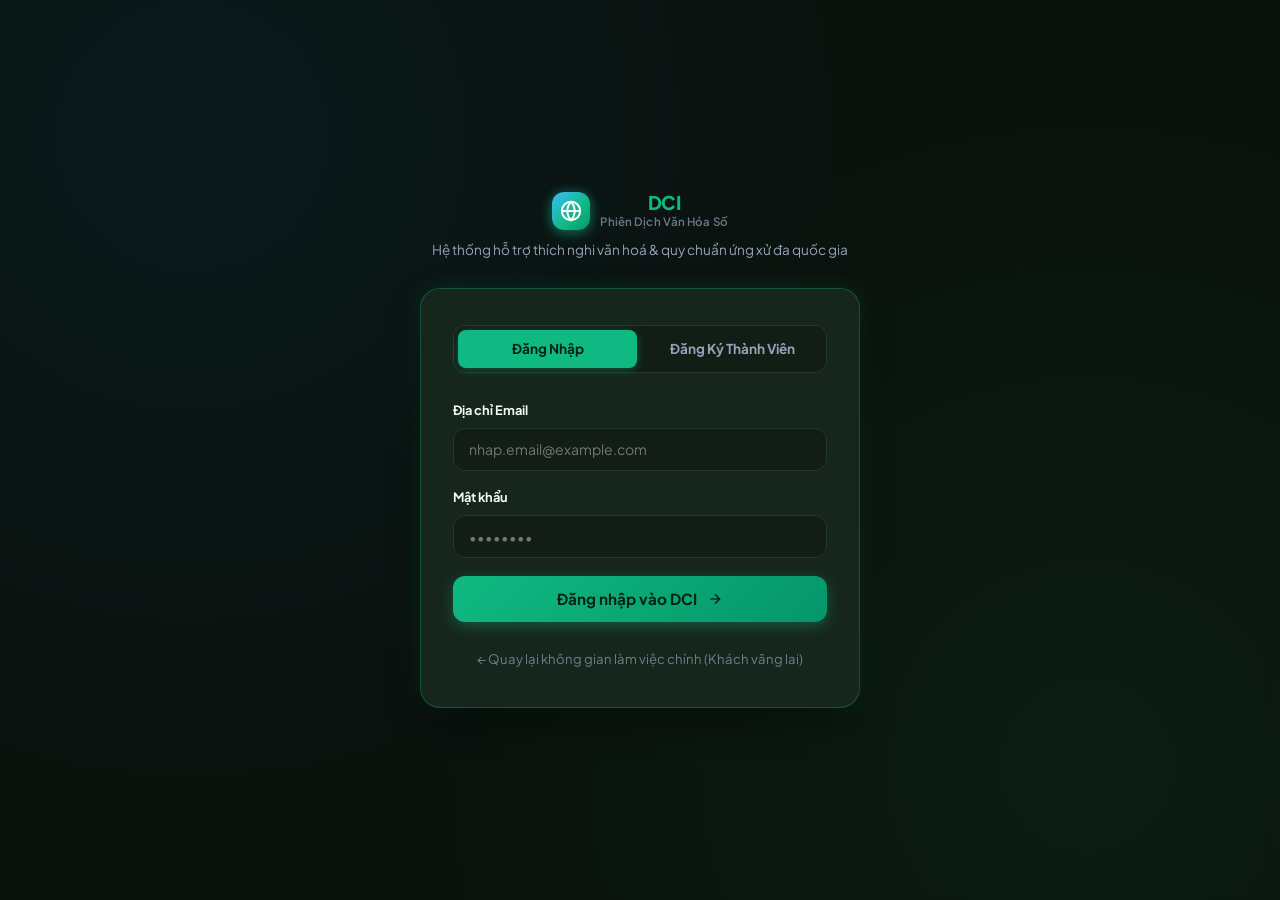
==== commit 884ea7b4: "feat(ui): update color theme palette and integrate Power BI analytics dashboard" ====
--- a/src/ui/login.html
+++ b/src/ui/login.html
@@ -5,8 +5,8 @@
   <meta name="viewport" content="width=device-width, initial-scale=1.0">
   <title>Đăng nhập & Đăng ký - DCI Phiên Dịch Văn Hoá Số</title>
   <meta name="description" content="Trang xác thực người dùng nền tảng DCI - Digital Cultural Interpreter">
-  <link rel="stylesheet" href="styles.css">
-  <link rel="icon" href="data:image/svg+xml,<svg xmlns='http://www.w3.org/2000/svg' viewBox='0 0 24 24' fill='none' stroke='%232563eb' stroke-width='2.2' stroke-linecap='round' stroke-linejoin='round'><circle cx='12' cy='12' r='10'/><path d='M12 2a14.5 14.5 0 0 0 0 20 14.5 14.5 0 0 0 0-20'/><path d='M2 12h20'/></svg>">
+  <link rel="stylesheet" href="styles.css?v=20261018_v3">
+  <link rel="icon" href="data:image/svg+xml,<svg xmlns='http://www.w3.org/2000/svg' viewBox='0 0 24 24' fill='none' stroke='%2310B981' stroke-width='2.2' stroke-linecap='round' stroke-linejoin='round'><circle cx='12' cy='12' r='10'/><path d='M12 2a14.5 14.5 0 0 0 0 20 14.5 14.5 0 0 0 0-20'/><path d='M2 12h20'/></svg>">
   <style>
     body {
       font-family: var(--font-family);
@@ -23,7 +23,10 @@
       align-items: center;
       justify-content: center;
       padding: 2rem 1rem;
-      background: radial-gradient(circle at 50% 15%, rgba(37, 99, 235, 0.15), transparent 60%), var(--bg-primary);
+      background: 
+        radial-gradient(circle at 15% 15%, rgba(2, 132, 199, 0.08), transparent 50%),
+        radial-gradient(circle at 85% 85%, rgba(34, 197, 94, 0.07), transparent 50%),
+        var(--bg-primary);
     }
     .auth-card {
       width: 100%;
@@ -59,8 +62,8 @@
     }
     .auth-tab-btn.active {
       background: var(--accent-primary);
-      color: #ffffff;
-      box-shadow: 0 2px 10px rgba(37, 99, 235, 0.35);
+      color: var(--accent-contrast);
+      box-shadow: 0 2px 10px rgba(16, 185, 129, 0.35);
     }
     .form-field {
       margin-bottom: 1.1rem;
@@ -87,7 +90,7 @@
     }
     .custom-input:focus, .custom-select:focus {
       border-color: var(--accent-primary);
-      box-shadow: 0 0 0 3px rgba(37, 99, 235, 0.2);
+      box-shadow: 0 0 0 3px var(--accent-forest-subtle);
       background: var(--bg-surface);
     }
     .btn-submit-hero {
@@ -99,20 +102,20 @@
       box-sizing: border-box;
       padding: 0.85rem 1.4rem;
       background: var(--gradient-brand);
-      color: #ffffff;
+      color: var(--accent-contrast);
       border: none;
       border-radius: var(--radius-md);
       font-size: 0.95rem;
       font-weight: 700;
       cursor: pointer;
       transition: var(--transition);
-      box-shadow: 0 4px 14px rgba(37, 99, 235, 0.35);
+      box-shadow: 0 4px 14px rgba(16, 185, 129, 0.35);
       font-family: inherit;
       margin-top: 0.5rem;
     }
     .btn-submit-hero:hover {
       transform: translateY(-1px);
-      box-shadow: 0 6px 20px rgba(37, 99, 235, 0.45);
+      box-shadow: 0 6px 20px rgba(186, 236, 211, 0.45);
       filter: brightness(1.08);
     }
     .btn-submit-hero:active {
--- a/src/ui/styles.css
+++ b/src/ui/styles.css
@@ -1,38 +1,79 @@
 /* ===================================================================
    DCI - DIGITAL CULTURAL INTERPRETER (PHIÊN DỊCH VĂN HOÁ SỐ)
-   Overhauled Enterprise Design System: Clean 2-Tone Slate & Sapphire
-   High-Contrast Light Mode & Refined Dark Mode (No Rainbow Colors)
+   Botanical Earth & Fresh Emerald Green Design System
+   Hero Accent: Fresh Emerald & Botanical Green (#10B981 / #059669)
+   Dark: Deep Midnight Emerald (#0A110D), Mint Cream Text (#F0FDF4)
+   Light: Fresh Airy Mist (#F4FBF7), Charcoal Slate Text (#0F172A)
    =================================================================== */
 
 @import url('https://fonts.googleapis.com/css2?family=Plus+Jakarta+Sans:wght@400;500;600;700;800&display=swap');
 
 :root {
-  /* DARK THEME (DEFAULT) - Deep Slate & Sapphire Blue */
-  --bg-primary: #0a0e17;
-  --bg-secondary: #0f172a;
-  --bg-surface: #162032;
-  --bg-surface-hover: #1e2c44;
-  --bg-glass: rgba(10, 14, 23, 0.85);
-  --border-subtle: rgba(255, 255, 255, 0.08);
-  --border-medium: rgba(255, 255, 255, 0.16);
-  --border-glow: rgba(59, 130, 246, 0.35);
-  --border-active: #3b82f6;
-
-  --text-primary: #f8fafc;
-  --text-secondary: #94a3b8;
-  --text-muted: #64748b;
-  --text-accent: #60a5fa;
-
-  --accent-primary: #3b82f6;
-  --accent-primary-hover: #2563eb;
-  --accent-secondary: #0284c7;
-  --accent-emerald: #10b981;
-  --accent-amber: #f59e0b;
-  --accent-rose: #ef4444;
-
-  --gradient-brand: linear-gradient(135deg, #3b82f6 0%, #1d4ed8 100%);
-  --gradient-logo: linear-gradient(135deg, #60a5fa 0%, #2563eb 100%);
-  --gradient-card: linear-gradient(180deg, rgba(255, 255, 255, 0.03) 0%, rgba(255, 255, 255, 0) 100%);
+  /* ===================================================================
+     DARK THEME (DEFAULT) - Deep Midnight Emerald & Forest Glow
+     =================================================================== */
+  --bg-primary: #0A110D;             /* Nền trang: Xanh đen ngọc lục bảo huyền bí, siêu sạch */
+  --bg-secondary: #121D16;           /* Card / khung chat */
+  --bg-surface: #17261D;             /* Bong bóng bot / card surface */
+  --bg-surface-hover: #1F3327;       /* Hover */
+  --bg-glass: rgba(10, 17, 13, 0.94);
+  --border-subtle: #22382B;          /* Viền tinh tế */
+  --border-medium: rgba(16, 185, 129, 0.30);
+  --border-glow: rgba(16, 185, 129, 0.35);
+  --border-active: #10B981;          /* Emerald Green sáng */
+
+  --text-primary: #F0FDF4;           /* Chữ chính: Trắng ngọc bạc hà, cực kỳ rõ nét */
+  --text-secondary: #94A3B8;         /* Chữ phụ: Slate sáng */
+  --text-muted: rgba(148, 163, 184, 0.70);
+  --text-accent: #34D399;            /* Mint sáng */
+
+  /* MÀU CHỦ ĐẠO: XANH LÁ CÂY TƯƠI / EMERALD GREEN */
+  --accent-primary: #10B981;
+  --accent-primary-hover: #34D399;
+  --accent-contrast: #022013;        /* Chữ tối tương phản cao trên nền xanh lá tươi */
+
+  /* Rừng cây & Thiên nhiên xanh tươi */
+  --accent-forest: #10B981;
+  --accent-forest-hover: #34D399;
+  --accent-forest-subtle: rgba(16, 185, 129, 0.14);
+  --accent-forest-border: rgba(16, 185, 129, 0.30);
+  --accent-emerald: #10B981;
+  --accent-secondary: #10B981;
+  --accent-olive: #84CC16;           /* Lime / Mạ non */
+  --accent-olive-subtle: rgba(132, 204, 22, 0.14);
+  --accent-olive-border: rgba(132, 204, 22, 0.28);
+
+  /* Đại dương & Bầu trời xanh dương */
+  --accent-ocean: #38BDF8;           /* Xanh dương đại dương (Ocean Blue) */
+  --accent-ocean-hover: #0284C7;
+  --accent-ocean-subtle: rgba(56, 189, 248, 0.14);
+  --accent-ocean-border: rgba(56, 189, 248, 0.30);
+  --accent-teal: #14B8A6;            /* Nước: teal */
+  --accent-teal-hover: #2DD4BF;
+  --accent-teal-subtle: rgba(20, 184, 166, 0.14);
+  --accent-teal-border: rgba(20, 184, 166, 0.32);
+
+  /* Ánh nắng & Huy hiệu (Sun Gold / Amber) */
+  --accent-ochre: #FBBF24;
+  --accent-ochre-subtle: rgba(251, 191, 36, 0.14);
+  --accent-ochre-border: rgba(251, 191, 36, 0.28);
+  --accent-amber: #FBBF24;
+
+  /* Cảnh báo / Rose */
+  --accent-rose: #FB7185;
+
+  /* Bong bóng chat */
+  --bubble-user-bg: #059669;         /* Bong bóng user: Xanh lá cây đậm đà sang trọng */
+  --bubble-user-text: #FFFFFF;       /* Chữ trắng tinh khôi */
+  --bubble-bot-bg: #17261D;          /* Bong bóng bot */
+  --bubble-bot-text: #F0FDF4;
+
+  --accent-subtle: rgba(16, 185, 129, 0.12);
+  --accent-subtle-border: rgba(16, 185, 129, 0.28);
+
+  --gradient-brand: linear-gradient(135deg, #10B981 0%, #059669 100%);
+  --gradient-logo: linear-gradient(135deg, #38BDF8 0%, #10B981 60%, #059669 100%); /* Trái Đất: Đại dương xanh dương & Rừng xanh ngát */
+  --gradient-card: linear-gradient(180deg, rgba(16, 185, 129, 0.05) 0%, rgba(18, 29, 22, 0) 100%);
 
   --radius-sm: 8px;
   --radius-md: 12px;
@@ -40,47 +81,84 @@
   --radius-xl: 20px;
   --radius-full: 9999px;
 
-  --shadow-sm: 0 2px 8px rgba(0, 0, 0, 0.35);
-  --shadow-md: 0 8px 24px rgba(0, 0, 0, 0.45);
-  --shadow-lg: 0 16px 36px rgba(0, 0, 0, 0.55);
+  --shadow-sm: 0 2px 8px rgba(0, 0, 0, 0.45);
+  --shadow-md: 0 8px 24px -6px rgba(0, 0, 0, 0.55), 0 0 16px rgba(16, 185, 129, 0.10);
+  --shadow-lg: 0 16px 36px -8px rgba(0, 0, 0, 0.65), 0 0 25px rgba(16, 185, 129, 0.15);
 
   --font-family: 'Plus Jakarta Sans', -apple-system, BlinkMacSystemFont, 'Segoe UI', Roboto, sans-serif;
   --transition: all 0.2s cubic-bezier(0.4, 0, 0.2, 1);
 }
 
 /* ===================================================================
-   LIGHT MODE PALETTE - HIGH CONTRAST, ULTRA-CLEAN & CRISP
+   LIGHT MODE PALETTE - Sương Mai Thanh Mát & Xanh Lá Rực Rỡ
    =================================================================== */
 [data-theme="light"] {
-  --bg-primary: #f8fafc;
-  --bg-secondary: #f1f5f9;
-  --bg-surface: #ffffff;
-  --bg-surface-hover: #e2e8f0;
-  --bg-glass: rgba(255, 255, 255, 0.94);
-  --border-subtle: #e2e8f0;
-  --border-medium: #cbd5e1;
-  --border-glow: rgba(37, 99, 235, 0.22);
-  --border-active: #2563eb;
-
-  --text-primary: #0f172a;        /* Deep slate near-black for maximum contrast */
-  --text-secondary: #334155;      /* Slate-700 high legibility */
-  --text-muted: #64748b;          /* Slate-500 */
-  --text-accent: #1d4ed8;         /* Deep royal blue */
-
-  --accent-primary: #2563eb;
-  --accent-primary-hover: #1d4ed8;
-  --accent-secondary: #0284c7;
+  --bg-primary: #F4FBF7;             /* Nền trang: Sương mai thanh khiết, không còn màu cát đục */
+  --bg-secondary: #FFFFFF;           /* Card / khung chat: Trắng tinh sạch sẽ */
+  --bg-surface: #FFFFFF;             /* Card surface */
+  --bg-surface-hover: #E8F8F0;       /* Hover */
+  --bg-glass: rgba(244, 251, 247, 0.94);
+  --border-subtle: #D8EAE0;          /* Viền nhẹ nhàng */
+  --border-medium: #BDD8C9;
+  --border-glow: rgba(5, 150, 105, 0.25);
+  --border-active: #059669;          /* Xanh lá chủ đạo */
+
+  --text-primary: #0F172A;           /* Chữ chính: Than đá hiện đại, siêu nét */
+  --text-secondary: #475569;         /* Chữ phụ */
+  --text-muted: #64748B;
+  --text-accent: #059669;
+
+  /* MÀU CHỦ ĐẠO: XANH LÁ CÂY ĐẬM ĐÀ / BOTANICAL FOREST */
+  --accent-primary: #059669;
+  --accent-primary-hover: #047857;
+  --accent-contrast: #FFFFFF;        /* Chữ trắng tinh trên nền xanh lá */
+
+  /* Rừng cây & Thiên nhiên */
+  --accent-forest: #059669;
+  --accent-forest-hover: #047857;
+  --accent-forest-subtle: rgba(5, 150, 105, 0.10);
+  --accent-forest-border: rgba(5, 150, 105, 0.25);
   --accent-emerald: #059669;
-  --accent-amber: #d97706;
-  --accent-rose: #dc2626;
-
-  --gradient-brand: linear-gradient(135deg, #2563eb 0%, #1d4ed8 100%);
-  --gradient-logo: linear-gradient(135deg, #3b82f6 0%, #1d4ed8 100%);
-  --gradient-card: linear-gradient(180deg, #ffffff 0%, #f8fafc 100%);
+  --accent-secondary: #059669;
+  --accent-olive: #65A30D;
+  --accent-olive-subtle: rgba(101, 163, 13, 0.10);
+  --accent-olive-border: rgba(101, 163, 13, 0.25);
+
+  /* Đại dương xanh dương & Biển sâu */
+  --accent-ocean: #0284C7;           /* Xanh dương biển sâu */
+  --accent-ocean-hover: #0369A1;
+  --accent-ocean-subtle: rgba(2, 132, 199, 0.10);
+  --accent-ocean-border: rgba(2, 132, 199, 0.25);
+  --accent-teal: #0D9488;            /* Nước: teal */
+  --accent-teal-hover: #0F766E;
+  --accent-teal-subtle: rgba(13, 148, 136, 0.10);
+  --accent-teal-border: rgba(13, 148, 136, 0.25);
+
+  /* Ánh nắng & Huy hiệu */
+  --accent-ochre: #D97706;
+  --accent-ochre-subtle: rgba(217, 119, 6, 0.12);
+  --accent-ochre-border: rgba(217, 119, 6, 0.25);
+  --accent-amber: #D97706;
+
+  /* Cảnh báo / Rose */
+  --accent-rose: #E11D48;
+
+  /* Bong bóng chat */
+  --bubble-user-bg: #059669;         /* Bong bóng user: Xanh lá cây */
+  --bubble-user-text: #FFFFFF;       /* Chữ trắng */
+  --bubble-bot-bg: #FFFFFF;          /* Bong bóng bot: Trắng tinh */
+  --bubble-bot-text: #0F172A;
+
+  --accent-subtle: rgba(5, 150, 105, 0.08);
+  --accent-subtle-border: rgba(5, 150, 105, 0.20);
+
+  --gradient-brand: linear-gradient(135deg, #10B981 0%, #059669 100%);
+  --gradient-logo: linear-gradient(135deg, #0284C7 0%, #059669 100%);
+  --gradient-card: linear-gradient(180deg, #FFFFFF 0%, #F0FDF4 100%);
 
   --shadow-sm: 0 2px 8px rgba(15, 23, 42, 0.05);
   --shadow-md: 0 8px 24px rgba(15, 23, 42, 0.08);
-  --shadow-lg: 0 16px 36px rgba(15, 23, 42, 0.12);
+  --shadow-lg: 0 16px 36px rgba(15, 23, 42, 0.10);
 }
 
 * {
@@ -97,10 +175,16 @@
   min-height: 100vh;
   overflow-x: hidden;
   background-image: 
-    radial-gradient(circle at 10% 8%, rgba(37, 99, 235, 0.05) 0%, transparent 40%),
-    radial-gradient(circle at 90% 90%, rgba(2, 132, 199, 0.04) 0%, transparent 40%);
+    radial-gradient(circle at 10% 12%, rgba(16, 185, 129, 0.10) 0%, transparent 45%),
+    radial-gradient(circle at 90% 88%, rgba(56, 189, 248, 0.08) 0%, transparent 45%);
   background-attachment: fixed;
   transition: background-color 0.25s ease, color 0.25s ease;
+}
+
+[data-theme="light"] body {
+  background-image: 
+    radial-gradient(circle at 10% 10%, rgba(5, 150, 105, 0.06) 0%, transparent 40%),
+    radial-gradient(circle at 90% 90%, rgba(2, 132, 199, 0.05) 0%, transparent 40%);
 }
 
 /* Scrollbars */
@@ -117,6 +201,17 @@
 }
 ::-webkit-scrollbar-thumb:hover {
   background: rgba(148, 163, 184, 0.48);
+}
+
+/* Global Links (Nước: Teal) */
+a {
+  color: var(--accent-teal);
+  text-decoration: none;
+  transition: var(--transition);
+}
+a:hover {
+  color: var(--accent-teal-hover);
+  text-decoration: underline;
 }
 
 /* ===================================================================
@@ -158,12 +253,12 @@
   width: 38px;
   height: 38px;
   border-radius: var(--radius-md);
-  background: var(--gradient-brand);
+  background: var(--gradient-logo);
   display: flex;
   align-items: center;
   justify-content: center;
-  color: #ffffff;
-  box-shadow: 0 3px 12px rgba(37, 99, 235, 0.35);
+  color: #FFFFFF;
+  box-shadow: 0 4px 14px rgba(16, 185, 129, 0.40), 0 0 12px rgba(56, 189, 248, 0.25);
   transition: var(--transition);
   flex-shrink: 0;
 }
@@ -229,9 +324,9 @@
 }
 
 .nav-tab-btn.active {
-  color: #ffffff !important;
+  color: var(--accent-contrast) !important;
   background: var(--accent-primary);
-  box-shadow: 0 2px 8px rgba(37, 99, 235, 0.28);
+  box-shadow: 0 2px 10px rgba(186, 236, 211, 0.35);
 }
 
 .nav-tab-btn .badge-pill {
@@ -311,13 +406,14 @@
   font-weight: 700;
   padding: 1px 6px;
   border-radius: var(--radius-full);
-  background: rgba(37, 99, 235, 0.12);
+  background: var(--accent-subtle);
   color: var(--accent-primary);
 }
 
 .role-tag-badge.admin {
-  background: rgba(16, 185, 129, 0.15);
-  color: var(--accent-emerald);
+  background: var(--accent-forest-subtle);
+  color: var(--accent-forest);
+  border: 1px solid var(--accent-forest-border);
 }
 
 .role-tag-badge.guest {
@@ -332,12 +428,12 @@
   gap: 0.45rem;
   padding: 0.42rem 0.95rem;
   background: var(--gradient-brand);
-  color: #ffffff !important;
+  color: var(--accent-contrast) !important;
   font-size: 0.8rem;
   font-weight: 700;
   border-radius: var(--radius-full);
   text-decoration: none;
-  box-shadow: 0 2px 8px rgba(37, 99, 235, 0.3);
+  box-shadow: 0 2px 10px rgba(186, 236, 211, 0.3);
   transition: var(--transition);
   cursor: pointer;
   border: none;
@@ -345,7 +441,7 @@
 
 .btn-login-nav:hover {
   transform: translateY(-1px);
-  box-shadow: 0 4px 14px rgba(37, 99, 235, 0.45);
+  box-shadow: 0 4px 14px rgba(186, 236, 211, 0.45);
   filter: brightness(1.08);
 }
 
@@ -375,7 +471,7 @@
   height: 26px;
   border-radius: 50%;
   background: var(--gradient-brand);
-  color: #ffffff;
+  color: var(--accent-contrast);
   font-size: 0.75rem;
   font-weight: 800;
   display: flex;
@@ -399,12 +495,12 @@
   font-weight: 700;
   padding: 1px 6px;
   border-radius: var(--radius-full);
-  background: rgba(37, 99, 235, 0.12);
+  background: rgba(186, 236, 211, 0.15);
   color: var(--accent-primary);
 }
 
 .user-role-badge.admin {
-  background: rgba(16, 185, 129, 0.15);
+  background: rgba(112, 213, 168, 0.2);
   color: var(--accent-emerald);
 }
 
@@ -417,20 +513,20 @@
   width: 100%;
   padding: 0.8rem 1.4rem;
   background: var(--gradient-brand);
-  color: #ffffff;
+  color: var(--accent-contrast);
   border: none;
   border-radius: var(--radius-md);
   font-size: 0.92rem;
   font-weight: 700;
   cursor: pointer;
   transition: var(--transition);
-  box-shadow: 0 4px 14px rgba(37, 99, 235, 0.35);
+  box-shadow: 0 4px 14px rgba(186, 236, 211, 0.35);
   font-family: inherit;
 }
 
 .btn-submit-hero:hover {
   transform: translateY(-1px);
-  box-shadow: 0 6px 20px rgba(37, 99, 235, 0.45);
+  box-shadow: 0 6px 20px rgba(186, 236, 211, 0.45);
   filter: brightness(1.08);
 }
 
@@ -611,7 +707,7 @@
 
 .custom-select:focus, .custom-input:focus, .custom-textarea:focus {
   border-color: var(--accent-primary);
-  box-shadow: 0 0 0 3px rgba(37, 99, 235, 0.15);
+  box-shadow: 0 0 0 3px var(--border-glow);
 }
 
 /* Prompt Suggestions Box */
@@ -635,8 +731,8 @@
 }
 
 .prompt-chip:hover {
-  background: var(--bg-surface-hover);
-  border-color: var(--accent-primary);
+  background: var(--accent-forest-subtle);
+  border-color: var(--accent-forest-border);
   color: var(--text-primary);
   transform: translateX(3px);
 }
@@ -711,12 +807,12 @@
   width: 48px;
   height: 48px;
   border-radius: var(--radius-lg);
-  background: var(--gradient-brand);
+  background: var(--gradient-logo);
   display: flex;
   align-items: center;
   justify-content: center;
-  color: #ffffff;
-  box-shadow: 0 4px 16px rgba(37, 99, 235, 0.35);
+  color: #FFFFFF;
+  box-shadow: 0 4px 18px rgba(16, 185, 129, 0.45), 0 0 14px rgba(56, 189, 248, 0.30);
   margin-bottom: 0.85rem;
 }
 
@@ -804,12 +900,12 @@
 }
 
 .message-row.user .message-avatar {
-  background: var(--accent-primary);
-  color: #ffffff;
+  background: var(--bubble-user-bg);
+  color: var(--bubble-user-text);
 }
 
 .message-row.bot .message-avatar {
-  background: var(--bg-secondary);
+  background: var(--bg-surface);
   border: 1px solid var(--border-subtle);
   color: var(--accent-primary);
 }
@@ -822,16 +918,17 @@
 }
 
 .message-row.user .message-bubble {
-  background: var(--accent-primary);
-  color: #ffffff;
+  background: var(--bubble-user-bg);
+  color: var(--bubble-user-text);
   border-bottom-right-radius: 4px;
+  box-shadow: var(--shadow-sm);
 }
 
 .message-row.bot .message-bubble {
-  background: var(--bg-secondary);
+  background: var(--bubble-bot-bg);
   border: 1px solid var(--border-subtle);
   border-bottom-left-radius: 4px;
-  color: var(--text-primary);
+  color: var(--bubble-bot-text);
   width: 100%;
 }
 
@@ -864,9 +961,9 @@
 }
 
 .confidence-high {
-  background: rgba(16, 185, 129, 0.12);
-  color: var(--accent-emerald);
-  border: 1px solid rgba(16, 185, 129, 0.25);
+  background: var(--accent-forest-subtle);
+  color: var(--accent-forest);
+  border: 1px solid var(--accent-forest-border);
 }
 
 .rag-section-block {
@@ -888,20 +985,20 @@
 }
 
 .block-context {
-  background: rgba(37, 99, 235, 0.05);
-  border-color: rgba(37, 99, 235, 0.2);
-}
-.block-context h4 { color: var(--accent-primary); }
+  background: var(--accent-ocean-subtle);
+  border-color: var(--accent-ocean-border);
+}
+.block-context h4 { color: var(--accent-ocean); }
 
 .block-safe {
-  background: rgba(16, 185, 129, 0.06);
-  border-color: rgba(16, 185, 129, 0.22);
-}
-.block-safe h4 { color: var(--accent-emerald); }
+  background: var(--accent-forest-subtle);
+  border-color: var(--accent-forest-border);
+}
+.block-safe h4 { color: var(--accent-forest); }
 
 .block-donot {
-  background: rgba(239, 68, 68, 0.06);
-  border-color: rgba(239, 68, 68, 0.22);
+  background: rgba(229, 115, 115, 0.08);
+  border-color: rgba(229, 115, 115, 0.25);
 }
 .block-donot h4 { color: var(--accent-rose); }
 
@@ -916,8 +1013,9 @@
   display: inline-flex;
   align-items: center;
   gap: 4px;
-  background: rgba(37, 99, 235, 0.1);
-  color: var(--accent-primary);
+  background: var(--accent-ocean-subtle);
+  color: var(--accent-ocean);
+  border: 1px solid var(--accent-ocean-border);
   padding: 2px 7px;
   border-radius: var(--radius-sm);
   font-size: 0.72rem;
@@ -1033,7 +1131,7 @@
 .btn-send {
   background: var(--accent-primary);
   border: none;
-  color: #ffffff;
+  color: var(--accent-contrast);
   width: 40px;
   height: 40px;
   border-radius: var(--radius-md);
@@ -1093,7 +1191,7 @@
 
 .search-input-wrap input:focus {
   border-color: var(--accent-primary);
-  box-shadow: 0 0 0 3px rgba(37, 99, 235, 0.15);
+  box-shadow: 0 0 0 3px var(--border-glow);
 }
 
 .search-icon {
@@ -1132,7 +1230,7 @@
 
 .filter-pill.active {
   background: var(--accent-primary);
-  color: #ffffff;
+  color: var(--accent-contrast);
   font-weight: 700;
 }
 
@@ -1163,7 +1261,7 @@
 }
 
 .domain-chip.active {
-  background: rgba(37, 99, 235, 0.15);
+  background: var(--accent-subtle);
   border-color: var(--accent-primary);
   color: var(--accent-primary);
   font-weight: 700;
@@ -1191,8 +1289,8 @@
 
 .evidence-card:hover {
   transform: translateY(-2px);
-  border-color: var(--accent-primary);
-  box-shadow: var(--shadow-md);
+  border-color: var(--accent-ocean);
+  box-shadow: var(--shadow-md), 0 0 16px var(--accent-ocean-subtle);
 }
 
 .card-top-header {
@@ -1209,9 +1307,9 @@
 }
 
 .badge-country {
-  background: rgba(37, 99, 235, 0.08);
+  background: var(--accent-subtle);
   color: var(--accent-primary);
-  border: 1px solid rgba(37, 99, 235, 0.2);
+  border: 1px solid var(--accent-subtle-border);
   padding: 2px 7px;
   border-radius: var(--radius-sm);
   font-size: 0.72rem;
@@ -1233,7 +1331,7 @@
   align-items: center;
   gap: 3px;
   font-size: 0.72rem;
-  color: var(--accent-emerald);
+  color: var(--accent-ochre);
   font-weight: 700;
 }
 
@@ -1275,9 +1373,9 @@
 }
 
 .btn-card-action {
-  background: transparent;
-  border: 1px solid var(--border-subtle);
-  color: var(--accent-primary);
+  background: var(--accent-ocean-subtle);
+  border: 1px solid var(--accent-ocean-border);
+  color: var(--accent-ocean);
   padding: 4px 10px;
   border-radius: var(--radius-sm);
   font-size: 0.76rem;
@@ -1287,8 +1385,9 @@
 }
 
 .btn-card-action:hover {
-  background: rgba(37, 99, 235, 0.1);
-  border-color: var(--accent-primary);
+  background: var(--accent-ocean);
+  border-color: var(--accent-ocean);
+  color: var(--accent-contrast);
 }
 
 /* ===================================================================
@@ -1312,8 +1411,8 @@
 }
 
 .pii-notice-box {
-  background: rgba(37, 99, 235, 0.06);
-  border: 1px solid rgba(37, 99, 235, 0.2);
+  background: var(--accent-subtle);
+  border: 1px solid var(--accent-subtle-border);
   border-radius: var(--radius-md);
   padding: 0.65rem 0.85rem;
   margin-top: 0.75rem;
@@ -1374,7 +1473,7 @@
 }
 
 .likert-option.selected {
-  background: rgba(37, 99, 235, 0.15);
+  background: var(--accent-subtle);
   border-color: var(--accent-primary);
   color: var(--accent-primary);
   font-weight: 700;
@@ -1408,14 +1507,14 @@
   width: 100%;
   padding: 0.75rem;
   background: var(--accent-primary);
-  color: #ffffff;
+  color: var(--accent-contrast);
   border: none;
   border-radius: var(--radius-md);
   font-size: 0.95rem;
   font-weight: 700;
   cursor: pointer;
   transition: var(--transition);
-  box-shadow: 0 4px 14px rgba(37, 99, 235, 0.3);
+  box-shadow: 0 4px 14px rgba(186, 236, 211, 0.3);
 }
 
 .btn-submit-survey:hover {
@@ -1467,7 +1566,7 @@
 .dash-tab-btn.active {
   background: var(--accent-primary);
   border-color: var(--accent-primary);
-  color: #ffffff;
+  color: var(--accent-contrast);
 }
 
 .dashboard-filters-inline {
@@ -1634,6 +1733,188 @@
 }
 
 /* ===================================================================
+   AISC ANALYTICS DASHBOARD COMPONENTS
+   =================================================================== */
+
+.destination-scope-banner {
+  background: var(--bg-surface);
+  border: 1px solid var(--border-subtle);
+  border-left: 4px solid var(--accent-primary);
+  border-radius: var(--radius-md);
+  padding: 0.85rem 1.15rem;
+  margin-bottom: 1.25rem;
+  display: flex;
+  align-items: center;
+  justify-content: space-between;
+  flex-wrap: wrap;
+  gap: 0.75rem;
+  box-shadow: var(--shadow-sm);
+}
+
+.scope-badge-tag {
+  display: inline-flex;
+  align-items: center;
+  gap: 0.35rem;
+  padding: 3px 8px;
+  border-radius: var(--radius-sm);
+  background: var(--accent-forest-subtle);
+  color: var(--accent-primary);
+  border: 1px solid var(--accent-forest-border);
+  font-size: 0.75rem;
+  font-weight: 700;
+}
+
+.country-nav-pills {
+  display: flex;
+  gap: 0.5rem;
+  flex-wrap: wrap;
+}
+
+.country-pill-btn {
+  display: inline-flex;
+  align-items: center;
+  gap: 0.45rem;
+  padding: 0.45rem 0.95rem;
+  border-radius: var(--radius-full);
+  border: 1px solid var(--border-subtle);
+  background: var(--bg-surface);
+  color: var(--text-secondary);
+  font-size: 0.82rem;
+  font-weight: 700;
+  cursor: pointer;
+  transition: var(--transition);
+}
+
+.country-pill-btn:hover {
+  background: var(--bg-surface-hover);
+  color: var(--text-primary);
+  border-color: var(--accent-primary);
+}
+
+.country-pill-btn.active {
+  background: var(--accent-primary);
+  color: var(--accent-contrast);
+  border-color: var(--accent-primary);
+  box-shadow: 0 2px 10px rgba(16, 185, 129, 0.35);
+}
+
+.chart-legend-box {
+  display: flex;
+  gap: 0.85rem;
+  align-items: center;
+  font-size: 0.74rem;
+  color: var(--text-muted);
+}
+
+.legend-chip {
+  display: inline-flex;
+  align-items: center;
+  gap: 0.35rem;
+}
+
+.legend-dot {
+  width: 9px;
+  height: 9px;
+  border-radius: 50%;
+}
+
+.legend-dot.emerald { background: var(--accent-primary); }
+.legend-dot.ocean { background: var(--accent-ocean); }
+.legend-dot.amber { background: var(--accent-ochre); }
+
+.grouped-bar-item {
+  display: flex;
+  flex-direction: column;
+  gap: 0.3rem;
+  padding: 0.55rem 0;
+  border-bottom: 1px dashed var(--border-subtle);
+}
+
+.grouped-bar-item:last-child {
+  border-bottom: none;
+}
+
+.grouped-bar-header {
+  display: flex;
+  justify-content: space-between;
+  align-items: center;
+  font-size: 0.8rem;
+  font-weight: 600;
+  color: var(--text-primary);
+}
+
+.dual-bar-row {
+  display: grid;
+  grid-template-columns: 1fr 1fr;
+  gap: 0.75rem;
+}
+
+.dual-bar-col {
+  display: flex;
+  flex-direction: column;
+  gap: 0.2rem;
+}
+
+.dual-bar-label {
+  display: flex;
+  justify-content: space-between;
+  font-size: 0.72rem;
+  color: var(--text-secondary);
+}
+
+.benchmark-card {
+  background: var(--bg-surface);
+  border: 1px solid var(--border-subtle);
+  border-radius: var(--radius-lg);
+  padding: 1.15rem;
+  display: flex;
+  flex-direction: column;
+  justify-content: space-between;
+  gap: 0.75rem;
+  box-shadow: var(--shadow-sm);
+  transition: var(--transition);
+}
+
+.benchmark-card:hover {
+  border-color: var(--accent-primary);
+  transform: translateY(-2px);
+}
+
+.benchmark-diff-tag {
+  display: inline-flex;
+  align-items: center;
+  gap: 0.25rem;
+  font-size: 0.72rem;
+  font-weight: 700;
+  padding: 2px 6px;
+  border-radius: var(--radius-sm);
+}
+
+.benchmark-diff-tag.higher {
+  background: rgba(239, 68, 68, 0.12);
+  color: #EF4444;
+}
+
+.benchmark-diff-tag.lower {
+  background: var(--accent-forest-subtle);
+  color: var(--accent-primary);
+}
+
+.methodology-note-box {
+  background: var(--bg-secondary);
+  border: 1px solid var(--border-subtle);
+  border-radius: var(--radius-md);
+  padding: 0.85rem 1.15rem;
+  font-size: 0.78rem;
+  color: var(--text-muted);
+  line-height: 1.5;
+  margin-top: 1.25rem;
+  display: flex;
+  align-items: flex-start;
+  gap: 0.65rem;
+}
+
+/* ===================================================================
    VIEW 5: ADMIN APPROVAL QUEUE & MANAGEMENT
    =================================================================== */
 
@@ -1672,8 +1953,8 @@
 
 .admin-metric-card.active {
   border-color: var(--accent-primary);
-  box-shadow: 0 0 0 2px rgba(37, 99, 235, 0.25);
-  background: rgba(37, 99, 235, 0.05);
+  box-shadow: 0 0 0 2px var(--border-glow);
+  background: var(--accent-subtle);
 }
 
 .admin-metric-card .kpi-subtext {
@@ -1719,7 +2000,7 @@
 
 .queue-subfilter-btn.active {
   background: var(--accent-primary);
-  color: #ffffff;
+  color: var(--accent-contrast);
 }
 
 .queue-card-item {
@@ -1852,7 +2133,7 @@
 
 .btn-switch-admin {
   background: var(--accent-primary);
-  color: #ffffff;
+  color: var(--accent-contrast);
   border: none;
   padding: 0.65rem 1.25rem;
   border-radius: var(--radius-md);
@@ -2004,7 +2285,7 @@
 
 .role-option-card.active {
   border-color: var(--accent-primary);
-  background: rgba(37, 99, 235, 0.08);
+  background: var(--accent-subtle);
 }
 
 .toast-container {
@@ -2071,3 +2352,717 @@
     grid-template-columns: 1fr;
   }
 }
+
+/* ===================================================================
+   AISC 2026 DASHBOARD VISUALIZATION SYSTEM
+   =================================================================== */
+
+.pbi-report-wrapper {
+  background: var(--bg-secondary);
+  border: 1px solid var(--border-subtle);
+  border-radius: var(--radius-lg);
+  padding: 1.75rem 2rem;
+  box-shadow: var(--shadow-md);
+  margin-bottom: 2rem;
+  display: flex;
+  flex-direction: column;
+  gap: 1.5rem;
+}
+
+/* Power BI Top Header */
+.pbi-topbar {
+  display: flex;
+  align-items: flex-start;
+  justify-content: space-between;
+  gap: 1.5rem;
+  border-bottom: 1px solid var(--border-subtle);
+  padding-bottom: 1.25rem;
+  flex-wrap: wrap;
+}
+
+.pbi-title-group {
+  display: flex;
+  flex-direction: column;
+  gap: 0.35rem;
+}
+
+.pbi-eyebrow {
+  font-size: 0.72rem;
+  font-weight: 700;
+  text-transform: uppercase;
+  letter-spacing: 1.5px;
+  color: var(--accent-primary);
+}
+
+.pbi-report-title {
+  font-size: 1.65rem;
+  font-weight: 700;
+  color: var(--text-primary);
+  line-height: 1.2;
+  margin: 0;
+}
+
+.pbi-report-subtitle {
+  font-size: 0.88rem;
+  color: var(--text-muted);
+  line-height: 1.4;
+}
+
+/* Power BI Control Actions (Page Navigator & Slicers) */
+.pbi-controls-cluster {
+  display: flex;
+  flex-direction: column;
+  align-items: flex-end;
+  gap: 0.75rem;
+}
+
+/* Power BI Page Navigator */
+.pbi-page-navigator {
+  display: inline-flex;
+  background: var(--bg-primary);
+  padding: 4px;
+  border-radius: var(--radius-md);
+  border: 1px solid var(--border-subtle);
+  gap: 4px;
+}
+
+.pbi-nav-btn {
+  background: transparent;
+  border: none;
+  color: var(--text-secondary);
+  padding: 0.45rem 1rem;
+  font-size: 0.84rem;
+  font-weight: 600;
+  border-radius: var(--radius-sm);
+  cursor: pointer;
+  transition: all 0.2s ease;
+  white-space: nowrap;
+}
+
+.pbi-nav-btn:hover {
+  color: var(--text-primary);
+  background: var(--bg-surface-hover);
+}
+
+.pbi-nav-btn.active {
+  background: var(--accent-primary);
+  color: var(--accent-contrast);
+  font-weight: 700;
+  box-shadow: 0 2px 8px rgba(16, 185, 129, 0.25);
+}
+
+/* Power BI Slicer Controls */
+.pbi-slicer-wrap {
+  display: flex;
+  align-items: center;
+  gap: 0.75rem;
+}
+
+.pbi-slicer-label {
+  font-size: 0.8rem;
+  font-weight: 600;
+  color: var(--text-secondary);
+}
+
+.pbi-slicer-pills {
+  display: inline-flex;
+  gap: 6px;
+  background: var(--bg-primary);
+  padding: 3px;
+  border-radius: var(--radius-md);
+  border: 1px solid var(--border-subtle);
+}
+
+.pbi-slicer-btn {
+  background: transparent;
+  border: 1px solid transparent;
+  color: var(--text-secondary);
+  padding: 0.35rem 0.85rem;
+  font-size: 0.82rem;
+  font-weight: 600;
+  border-radius: var(--radius-sm);
+  cursor: pointer;
+  transition: all 0.15s ease;
+}
+
+.pbi-slicer-btn:hover {
+  color: var(--text-primary);
+  background: var(--bg-surface-hover);
+}
+
+.pbi-slicer-btn.active {
+  background: var(--accent-primary);
+  color: var(--accent-contrast);
+  border-color: var(--accent-primary);
+  font-weight: 700;
+}
+
+.pbi-select-slicer {
+  background: var(--bg-primary);
+  border: 1px solid var(--border-subtle);
+  color: var(--text-primary);
+  padding: 0.4rem 0.85rem;
+  border-radius: var(--radius-md);
+  font-size: 0.85rem;
+  font-weight: 500;
+  outline: none;
+  cursor: pointer;
+}
+
+.pbi-select-slicer:focus {
+  border-color: var(--accent-primary);
+}
+
+/* 4 Metric Cards Row */
+.pbi-cards-grid {
+  display: grid;
+  grid-template-columns: repeat(4, 1fr);
+  gap: 1rem;
+}
+
+.pbi-card-visual {
+  background: var(--bg-surface);
+  border: 1px solid var(--border-subtle);
+  border-radius: 4px;
+  padding: 1.25rem 1.4rem;
+  display: flex;
+  flex-direction: column;
+  justify-content: center;
+  min-height: 120px;
+  box-shadow: var(--shadow-sm);
+  transition: border-color 0.2s;
+}
+
+.pbi-card-visual:hover {
+  border-color: var(--border-medium);
+}
+
+.pbi-card-callout {
+  font-size: 2.75rem;
+  font-weight: 700;
+  line-height: 1.1;
+  color: var(--accent-primary);
+  letter-spacing: -0.5px;
+  margin-bottom: 0.35rem;
+}
+
+.pbi-card-visual:not(:has(.pbi-card-label)) .pbi-card-callout,
+.pbi-card-visual .pbi-card-callout:only-child {
+  margin-bottom: 0;
+}
+
+.pbi-card-label {
+  font-size: 0.85rem;
+  font-weight: 500;
+  color: var(--text-secondary);
+  line-height: 1.35;
+}
+
+.pbi-scope-card {
+  display: none !important;
+}
+
+/* Charts Grid (2 columns) */
+.pbi-charts-grid {
+  display: grid;
+  grid-template-columns: 1.15fr 0.85fr;
+  gap: 1.25rem;
+}
+
+.pbi-chart-visual {
+  background: var(--bg-surface);
+  border: 1px solid var(--border-subtle);
+  border-radius: 4px;
+  padding: 1.4rem 1.5rem;
+  box-shadow: var(--shadow-sm);
+  display: flex;
+  flex-direction: column;
+}
+
+.pbi-chart-header {
+  margin-bottom: 1rem;
+  border-bottom: 1px solid var(--border-subtle);
+  padding-bottom: 0.75rem;
+}
+
+.pbi-chart-title {
+  font-size: 1rem;
+  font-weight: 700;
+  color: var(--text-primary);
+  margin-bottom: 0.25rem;
+}
+
+.pbi-chart-subtitle,
+.pbi-report-subtitle {
+  display: none !important;
+}
+
+.pbi-chart-legend {
+  display: flex;
+  flex-wrap: wrap;
+  gap: 1rem;
+  margin-bottom: 0.9rem;
+  font-size: 0.78rem;
+  color: var(--text-secondary);
+}
+
+.pbi-legend-item {
+  display: inline-flex;
+  align-items: center;
+  gap: 0.4rem;
+}
+
+.pbi-legend-color {
+  width: 10px;
+  height: 10px;
+  border-radius: 2px;
+}
+
+/* Horizontal Bar Visuals */
+.pbi-bars-container {
+  display: flex;
+  flex-direction: column;
+  gap: 0.65rem;
+  flex: 1;
+}
+
+.pbi-bar-row {
+  display: flex;
+  align-items: center;
+  gap: 0.85rem;
+  font-size: 0.82rem;
+}
+
+.pbi-bar-label {
+  width: 220px;
+  min-width: 220px;
+  text-align: right;
+  color: var(--text-primary);
+  font-weight: 500;
+  line-height: 1.25;
+  white-space: nowrap;
+  overflow: hidden;
+  text-overflow: ellipsis;
+}
+
+.pbi-bar-track-wrap {
+  flex: 1;
+  display: flex;
+  align-items: center;
+  gap: 0.6rem;
+}
+
+.pbi-bar-track {
+  flex: 1;
+  height: 20px;
+  background: var(--bg-primary);
+  border-radius: 3px;
+  overflow: hidden;
+  position: relative;
+  display: flex;
+}
+
+.pbi-bar-fill {
+  height: 100%;
+  border-radius: 3px;
+  transition: width 0.4s cubic-bezier(0.16, 1, 0.3, 1);
+}
+
+.pbi-bar-val {
+  min-width: 44px;
+  font-size: 0.8rem;
+  font-weight: 700;
+  color: var(--text-primary);
+}
+
+/* Footer Note & Page Number */
+.pbi-footer-bar {
+  display: none !important;
+}
+
+/* Responsive adjustments */
+@media (max-width: 1200px) {
+  .pbi-charts-grid {
+    grid-template-columns: 1fr;
+  }
+}
+@media (max-width: 900px) {
+  .pbi-cards-grid {
+    grid-template-columns: repeat(2, 1fr);
+  }
+  .pbi-topbar {
+    flex-direction: column;
+    align-items: stretch;
+  }
+  .pbi-controls-cluster {
+    align-items: stretch;
+  }
+  .pbi-bar-label {
+    width: 140px;
+    min-width: 140px;
+    font-size: 0.75rem;
+  }
+}
+@media (max-width: 580px) {
+  .pbi-cards-grid {
+    grid-template-columns: 1fr;
+  }
+  .pbi-bar-row {
+    flex-direction: column;
+    align-items: stretch;
+    gap: 0.25rem;
+  }
+  .pbi-bar-label {
+    width: 100%;
+    min-width: 100%;
+    text-align: left;
+  }
+}
+
+/* Unified Power BI Page Navigator Bar */
+.pbi-unified-nav {
+  display: flex;
+  align-items: center;
+  background: var(--bg-surface);
+  border: 1px solid var(--border-subtle);
+  border-radius: var(--radius-md);
+  padding: 6px;
+  gap: 6px;
+  flex-wrap: wrap;
+}
+
+.pbi-unified-nav-tab {
+  background: transparent;
+  border: 1px solid transparent;
+  color: var(--text-secondary);
+  padding: 0.5rem 1.15rem;
+  font-size: 0.85rem;
+  font-weight: 600;
+  border-radius: var(--radius-sm);
+  cursor: pointer;
+  transition: all 0.2s ease;
+  white-space: nowrap;
+}
+
+.pbi-unified-nav-tab:hover {
+  color: var(--text-primary);
+  background: var(--bg-surface-hover);
+  border-color: var(--border-subtle);
+}
+
+.pbi-unified-nav-tab.active {
+  background: var(--accent-primary);
+  color: var(--accent-contrast);
+  border-color: var(--accent-primary);
+  font-weight: 700;
+  box-shadow: 0 2px 8px rgba(16, 185, 129, 0.25);
+}
+
+/* Power BI Table & Matrix Styling */
+.pbi-table-wrap {
+  width: 100%;
+  overflow-x: auto;
+}
+
+.pbi-table {
+  width: 100%;
+  border-collapse: collapse;
+  font-size: 0.82rem;
+  margin-top: 0.4rem;
+}
+
+.pbi-table th {
+  background: var(--bg-primary);
+  color: var(--text-primary);
+  text-align: left;
+  padding: 9px 12px;
+  border-bottom: 2px solid var(--border-subtle);
+  font-weight: 600;
+}
+
+.pbi-table td {
+  padding: 9px 12px;
+  border-bottom: 1px solid var(--border-subtle);
+  color: var(--text-secondary);
+}
+
+.pbi-table tr:hover td {
+  background: var(--bg-surface-hover);
+  color: var(--text-primary);
+}
+
+/* ===================================================================
+   POWER BI EXTENDED VISUALS (COLUMN, DONUT, AREA, 100% STACKED)
+   =================================================================== */
+
+/* 1. Vertical Column Chart */
+.pbi-vcol-chart {
+  display: flex;
+  flex-direction: column;
+  height: 250px;
+  position: relative;
+  padding-top: 1.5rem;
+}
+
+.pbi-vcol-gridlines {
+  position: absolute;
+  top: 1.5rem;
+  left: 0;
+  right: 0;
+  bottom: 30px;
+  display: flex;
+  flex-direction: column;
+  justify-content: space-between;
+  pointer-events: none;
+}
+
+.pbi-vcol-gridline {
+  border-bottom: 1px dashed rgba(255, 255, 255, 0.08);
+  width: 100%;
+}
+
+.pbi-vcol-columns-wrap {
+  position: relative;
+  z-index: 2;
+  display: flex;
+  align-items: flex-end;
+  justify-content: space-around;
+  height: calc(100% - 30px);
+  gap: 0.75rem;
+  padding: 0 0.5rem;
+}
+
+.pbi-vcol-col-item {
+  display: flex;
+  flex-direction: column;
+  align-items: center;
+  flex: 1;
+  height: 100%;
+  justify-content: flex-end;
+}
+
+.pbi-vcol-val {
+  font-size: 0.76rem;
+  font-weight: 700;
+  color: var(--text-primary);
+  margin-bottom: 0.35rem;
+  white-space: nowrap;
+}
+
+.pbi-vcol-bar {
+  width: 100%;
+  max-width: 44px;
+  border-radius: 4px 4px 0 0;
+  background: linear-gradient(180deg, var(--accent-primary) 0%, rgba(16, 185, 129, 0.7) 100%);
+  transition: all 0.25s ease;
+  min-height: 4px;
+}
+
+.pbi-vcol-bar.ocean {
+  background: linear-gradient(180deg, var(--accent-ocean) 0%, rgba(56, 189, 248, 0.7) 100%);
+}
+
+.pbi-vcol-col-item:hover .pbi-vcol-bar {
+  filter: brightness(1.2);
+  transform: translateY(-2px);
+}
+
+.pbi-vcol-labels-wrap {
+  display: flex;
+  justify-content: space-around;
+  gap: 0.75rem;
+  padding: 0.5rem 0.5rem 0;
+  border-top: 1px solid var(--border-subtle);
+  height: 30px;
+}
+
+.pbi-vcol-label {
+  flex: 1;
+  text-align: center;
+  font-size: 0.74rem;
+  font-weight: 600;
+  color: var(--text-secondary);
+  overflow: hidden;
+  text-overflow: ellipsis;
+  white-space: nowrap;
+}
+
+/* 2. SVG Donut Chart */
+.pbi-donut-container {
+  display: flex;
+  align-items: center;
+  justify-content: space-around;
+  gap: 1.5rem;
+  flex: 1;
+  padding: 0.5rem;
+  flex-wrap: wrap;
+}
+
+.pbi-donut-wrap {
+  position: relative;
+  width: 220px;
+  height: 220px;
+  display: flex;
+  align-items: center;
+  justify-content: center;
+  flex-shrink: 0;
+}
+
+.pbi-donut-svg {
+  width: 100%;
+  height: 100%;
+  transform: rotate(-90deg);
+}
+
+.pbi-donut-center {
+  position: absolute;
+  display: flex;
+  flex-direction: column;
+  align-items: center;
+  justify-content: center;
+  pointer-events: none;
+  max-width: 135px;
+  text-align: center;
+}
+
+.pbi-donut-center-val {
+  font-size: 1.35rem;
+  font-weight: 800;
+  color: var(--text-primary);
+  line-height: 1.15;
+  white-space: nowrap;
+}
+
+.pbi-donut-center-lbl {
+  font-size: 0.75rem;
+  color: var(--text-muted);
+  font-weight: 600;
+  margin-top: 3px;
+}
+
+.pbi-donut-legend {
+  display: flex;
+  flex-direction: column;
+  gap: 0.75rem;
+  min-width: 170px;
+}
+
+.pbi-donut-legend-item {
+  display: flex;
+  align-items: center;
+  justify-content: space-between;
+  gap: 1rem;
+  font-size: 0.84rem;
+}
+
+.pbi-donut-legend-left {
+  display: flex;
+  align-items: center;
+  gap: 0.5rem;
+  color: var(--text-secondary);
+}
+
+.pbi-donut-legend-dot {
+  width: 10px;
+  height: 10px;
+  border-radius: 50%;
+  flex-shrink: 0;
+}
+
+.pbi-donut-legend-right {
+  font-weight: 700;
+  color: var(--text-primary);
+}
+
+/* 3. SVG Area Trend Chart */
+.pbi-area-chart-container {
+  width: 100%;
+  height: 250px;
+  position: relative;
+  display: flex;
+  flex-direction: column;
+  padding-top: 1rem;
+}
+
+.pbi-area-svg {
+  width: 100%;
+  height: calc(100% - 30px);
+  overflow: visible;
+}
+
+.pbi-area-axis-labels {
+  display: flex;
+  justify-content: space-between;
+  padding: 0.5rem 1rem 0;
+  border-top: 1px solid var(--border-subtle);
+  height: 30px;
+  font-size: 0.76rem;
+  color: var(--text-secondary);
+  font-weight: 600;
+}
+
+/* 4. 100% Stacked Bar Chart */
+.pbi-stacked-container {
+  display: flex;
+  flex-direction: column;
+  gap: 1.1rem;
+  flex: 1;
+  padding: 0.5rem 0;
+}
+
+.pbi-stacked-row {
+  display: flex;
+  flex-direction: column;
+  gap: 0.35rem;
+}
+
+.pbi-stacked-header {
+  display: flex;
+  justify-content: space-between;
+  font-size: 0.82rem;
+  font-weight: 600;
+  color: var(--text-primary);
+}
+
+.pbi-stacked-bar-track {
+  width: 100%;
+  height: 26px;
+  background: var(--bg-primary);
+  border-radius: 4px;
+  overflow: hidden;
+  display: flex;
+  border: 1px solid var(--border-subtle);
+}
+
+.pbi-stacked-segment {
+  height: 100%;
+  display: flex;
+  align-items: center;
+  justify-content: center;
+  font-size: 0.72rem;
+  font-weight: 700;
+  color: #fff;
+  transition: width 0.3s ease;
+  white-space: nowrap;
+  overflow: hidden;
+  text-overflow: ellipsis;
+  padding: 0 4px;
+}
+
+/* 5. Mini Donut inside KPI Card */
+.pbi-card-with-donut {
+  display: flex;
+  align-items: center;
+  justify-content: space-between;
+  gap: 0.75rem;
+}
+
+.pbi-card-donut-svg {
+  width: 52px;
+  height: 52px;
+  transform: rotate(-90deg);
+  flex-shrink: 0;
+}
+
+
+
